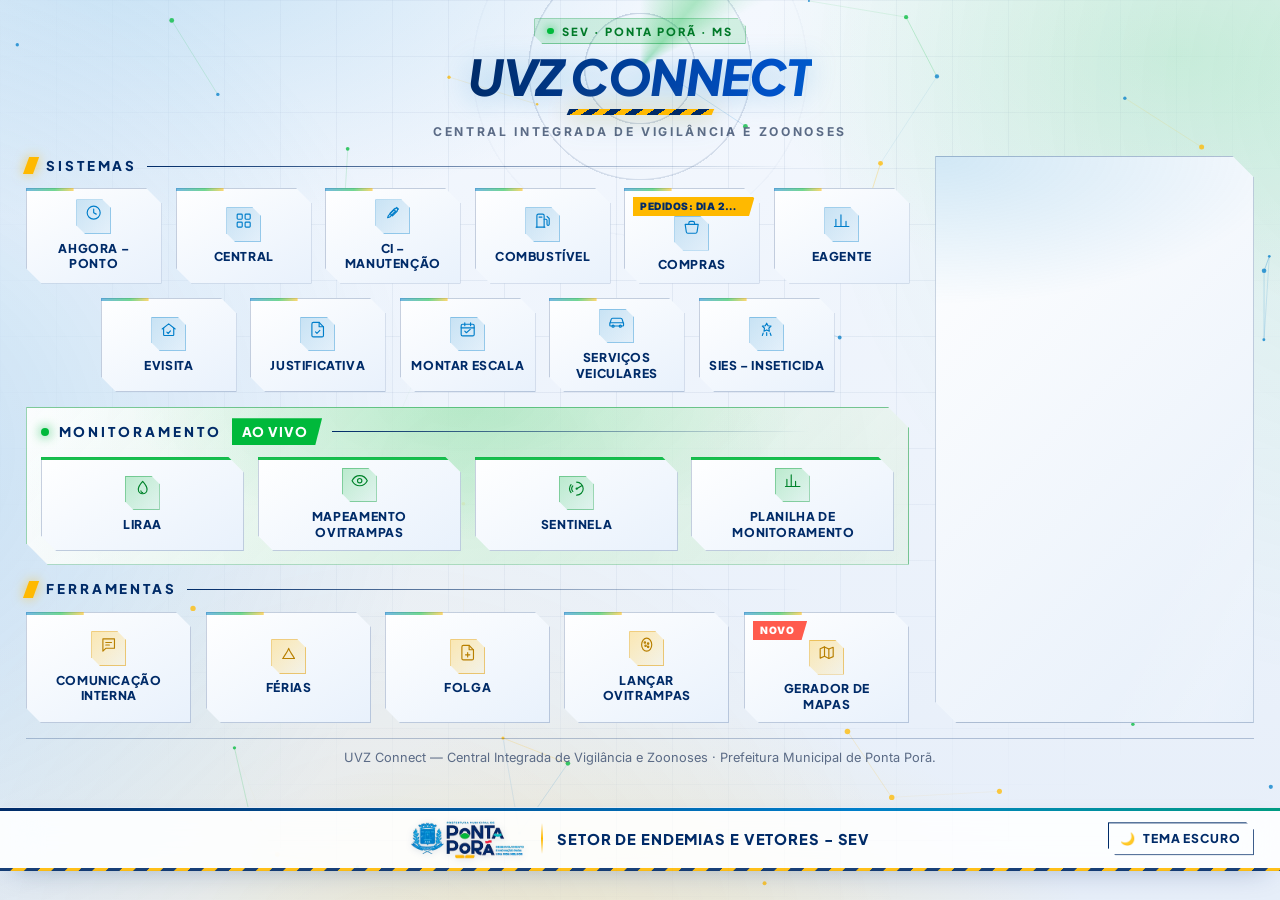
==== index.html @ dd85fe8f "Página principal: cabeçalho (logo e nome do setor) movido para o rodapé Co-Authored-By: Claude Sonne" ====
<!DOCTYPE html>
<html lang="pt-BR">
<head>
<meta charset="UTF-8">
<meta name="viewport" content="width=device-width, initial-scale=1.0">
<title>UVZ Connect</title>
<meta name="description" content="UVZ Connect — Central Integrada de Vigilância e Zoonoses. Acesso centralizado aos sistemas da Vigilância em Endemias.">
<link rel="preconnect" href="https://fonts.googleapis.com">
<link rel="preconnect" href="https://fonts.gstatic.com" crossorigin>
<link href="https://fonts.googleapis.com/css2?family=Inter:wght@400;500;600;700;800&family=Plus+Jakarta+Sans:wght@700;800&display=swap" rel="stylesheet">
<link rel="stylesheet" href="style.css">
<link rel="stylesheet" href="tema.css">
<link rel="stylesheet" href="tema-claro.css">
<script src="tema-toggle.js"></script>
</head>
<body>

<div id="fitWrap">
<main class="page page--home">

  <div class="hero">
    <span class="hero__tag"><i></i>SEV · Ponta Porã · MS</span>
    <h1 class="title" data-texto="UVZ Connect">UVZ Connect</h1>
    <p class="subtitle">Central Integrada de Vigilância e Zoonoses</p>
  </div>

  <div class="grid-section">
    <p class="grid-section__label">Sistemas</p>
    <nav class="grid" aria-label="Sistemas de acesso">

      <a class="card" href="https://app.ahgora.com.br/home" target="_blank" rel="noopener noreferrer">
        <span class="card__icon" aria-hidden="true">
          <svg viewBox="0 0 24 24" fill="none" stroke="currentColor" stroke-width="1.6" stroke-linecap="round" stroke-linejoin="round"><circle cx="12" cy="12" r="9"/><path d="M12 7v5l3.5 2"/></svg>
        </span>
        <span class="card__label">Ahgora – Ponto</span>
      </a>

      <a class="card" href="https://www.smsapp.com.br/inicio/index.php" target="_blank" rel="noopener noreferrer">
        <span class="card__icon" aria-hidden="true">
          <svg viewBox="0 0 24 24" fill="none" stroke="currentColor" stroke-width="1.6" stroke-linecap="round" stroke-linejoin="round"><rect x="3" y="3" width="7" height="7" rx="1.2"/><rect x="14" y="3" width="7" height="7" rx="1.2"/><rect x="3" y="14" width="7" height="7" rx="1.2"/><rect x="14" y="14" width="7" height="7" rx="1.2"/></svg>
        </span>
        <span class="card__label">Central</span>
      </a>

      <a class="card" href="https://pontapora.esaude.genesiscloud.tec.br/login" target="_blank" rel="noopener noreferrer">
        <span class="card__icon" aria-hidden="true">
          <svg viewBox="0 0 24 24" fill="none" stroke="currentColor" stroke-width="1.6" stroke-linecap="round" stroke-linejoin="round"><path d="M14.7 6.3a1 1 0 0 0 1.4 0l1.6-1.6a4 4 0 0 1 0 5.7l-6 6-3.5-3.5 6-6a4 4 0 0 1 5.7 0l-1.6 1.6a1 1 0 0 0 0 1.4"/><path d="M5 19l3-1 8-8-2-2-8 8-1 3z"/></svg>
        </span>
        <span class="card__label">Ci – Manutenção</span>
      </a>

      <a class="card" href="https://obras.vatesfrotas.genesiscloud.tec.br/" target="_blank" rel="noopener noreferrer">
        <span class="card__icon" aria-hidden="true">
          <svg viewBox="0 0 24 24" fill="none" stroke="currentColor" stroke-width="1.6" stroke-linecap="round" stroke-linejoin="round"><path d="M4 21V5a2 2 0 0 1 2-2h6a2 2 0 0 1 2 2v16"/><path d="M3 21h12"/><path d="M7 7h4"/><path d="M14 10h2.5a1.5 1.5 0 0 1 1.5 1.5V17a1.5 1.5 0 0 0 3 0V9l-3-3"/></svg>
        </span>
        <span class="card__label">Combustível</span>
      </a>

      <a class="card" id="cardCompras" href="https://smsapp.com.br/almoxarifado/pedidos.php" target="_blank" rel="noopener noreferrer">
        <span class="card__badge card__badge--alerta">Pedidos: dia 20 a 28</span>
        <span class="card__icon" aria-hidden="true">
          <svg viewBox="0 0 24 24" fill="none" stroke="currentColor" stroke-width="1.6" stroke-linecap="round" stroke-linejoin="round"><path d="M3 6h18l-1.6 10.6a2 2 0 0 1-2 1.7H6.6a2 2 0 0 1-2-1.7L3 6z"/><path d="M8 6V4.5A2.5 2.5 0 0 1 10.5 2h3A2.5 2.5 0 0 1 16 4.5V6"/></svg>
        </span>
        <span class="card__label">Compras</span>
      </a>

      <a class="card" href="https://eagentes.saude.ms.gov.br/login" target="_blank" rel="noopener noreferrer">
        <span class="card__icon" aria-hidden="true">
          <svg viewBox="0 0 24 24" fill="none" stroke="currentColor" stroke-width="1.6" stroke-linecap="round" stroke-linejoin="round"><path d="M4 20V10M11 20V4M18 20v-7"/><path d="M2 20h20"/></svg>
        </span>
        <span class="card__label">Eagente</span>
      </a>

      <a class="card" href="https://evisita.saude.ms.gov.br/login" target="_blank" rel="noopener noreferrer">
        <span class="card__icon" aria-hidden="true">
          <svg viewBox="0 0 24 24" fill="none" stroke="currentColor" stroke-width="1.6" stroke-linecap="round" stroke-linejoin="round"><path d="M3 11l9-7 9 7"/><path d="M5 10v9a1 1 0 0 0 1 1h12a1 1 0 0 0 1-1v-9"/><path d="M9.5 15.5l1.8 1.8 3.2-3.5"/></svg>
        </span>
        <span class="card__label">Evisita</span>
      </a>

      <a class="card" href="https://smsapp.com.br/rh/login_justificar.php" target="_blank" rel="noopener noreferrer">
        <span class="card__icon" aria-hidden="true">
          <svg viewBox="0 0 24 24" fill="none" stroke="currentColor" stroke-width="1.6" stroke-linecap="round" stroke-linejoin="round"><path d="M14 2H6a2 2 0 0 0-2 2v16a2 2 0 0 0 2 2h12a2 2 0 0 0 2-2V8z"/><path d="M14 2v6h6"/><path d="M9 15l2 2 4-4"/></svg>
        </span>
        <span class="card__label">Justificativa</span>
      </a>

      <a class="card" href="https://smsapp.com.br/rh/login_plantao.php" target="_blank" rel="noopener noreferrer">
        <span class="card__icon" aria-hidden="true">
          <svg viewBox="0 0 24 24" fill="none" stroke="currentColor" stroke-width="1.6" stroke-linecap="round" stroke-linejoin="round"><rect x="3" y="4.5" width="18" height="16" rx="2"/><path d="M3 9.5h18M8 2.5v4M16 2.5v4"/><path d="M8 14l2.2 2.2L15.5 11.5"/></svg>
        </span>
        <span class="card__label">Montar Escala</span>
      </a>

      <a class="card" href="https://smsapp.com.br/nexus/servico/" target="_blank" rel="noopener noreferrer">
        <span class="card__icon" aria-hidden="true">
          <svg viewBox="0 0 24 24" fill="none" stroke="currentColor" stroke-width="1.6" stroke-linecap="round" stroke-linejoin="round"><path d="M3 13.5l1.4-4.8A2 2 0 0 1 6.3 7.2h11.4a2 2 0 0 1 1.9 1.5l1.4 4.8"/><rect x="2.5" y="13.5" width="19" height="4.5" rx="1"/><circle cx="7" cy="18.2" r="1.5"/><circle cx="17" cy="18.2" r="1.5"/></svg>
        </span>
        <span class="card__label">Serviços Veiculares</span>
      </a>

      <a class="card" href="http://sies.saude.gov.br/" target="_blank" rel="noopener noreferrer">
        <span class="card__icon" aria-hidden="true">
          <svg viewBox="0 0 24 24" fill="none" stroke="currentColor" stroke-width="1.6" stroke-linecap="round" stroke-linejoin="round"><path d="M12 3l1.8 3.6L18 7l-3 3 .7 4.1L12 12.3 8.3 14.1 9 10 6 7l4.2-.4z"/><path d="M6 20l1.2-3.4M18 20l-1.2-3.4M12 20v-4"/></svg>
        </span>
        <span class="card__label">Sies – Inseticida</span>
      </a>

    </nav>
  </div>

  <div class="grid-section grid-section--destaque">
    <p class="grid-section__label grid-section__label--live">
      <span class="live-dot" aria-hidden="true"></span>Monitoramento
      <span class="grid-section__badge">Ao vivo</span>
    </p>
    <nav class="grid" aria-label="Monitoramento ao vivo">

      <a class="card card--live" href="https://lucsdevpro.github.io/lira/" target="_blank" rel="noopener noreferrer">
        <span class="card__icon" aria-hidden="true">
          <svg viewBox="0 0 24 24" fill="none" stroke="currentColor" stroke-width="1.6" stroke-linecap="round" stroke-linejoin="round"><path d="M12 2s6 6.5 6 11a6 6 0 0 1-12 0c0-4.5 6-11 6-11z"/><path d="M9.5 15a2.5 2.5 0 0 0 2.5 2.5"/></svg>
        </span>
        <span class="card__label">LIRAa</span>
      </a>

      <a class="card card--live" href="https://lucsdevpro.github.io/Ovitrampas/" target="_blank" rel="noopener noreferrer">
        <span class="card__icon" aria-hidden="true">
          <svg viewBox="0 0 24 24" fill="none" stroke="currentColor" stroke-width="1.6" stroke-linecap="round" stroke-linejoin="round"><path d="M1.5 12S5 5 12 5s10.5 7 10.5 7-3.5 7-10.5 7S1.5 12 1.5 12z"/><circle cx="12" cy="12" r="3"/></svg>
        </span>
        <span class="card__label">Mapeamento Ovitrampas</span>
      </a>

      <a class="card card--live" href="https://lucsdevpro.github.io/Sentinela/" target="_blank" rel="noopener noreferrer">
        <span class="card__icon" aria-hidden="true">
          <svg viewBox="0 0 24 24" fill="none" stroke="currentColor" stroke-width="1.6" stroke-linecap="round" stroke-linejoin="round"><path d="M12 12l7-4.2"/><circle cx="12" cy="12" r="1.6" fill="currentColor" stroke="none"/><path d="M12 3a9 9 0 0 1 0 18M4.2 6.5a9 9 0 0 0 0 11M6.6 8.2a6 6 0 0 0 0 7.6"/></svg>
        </span>
        <span class="card__label">Sentinela</span>
      </a>

      <a class="card card--live" href="https://lucsdevpro.github.io/pma/" target="_blank" rel="noopener noreferrer">
        <span class="card__icon" aria-hidden="true">
          <svg viewBox="0 0 24 24" fill="none" stroke="currentColor" stroke-width="1.6" stroke-linecap="round" stroke-linejoin="round"><path d="M4 20V10M10 20V4M16 20v-7M22 20H2"/></svg>
        </span>
        <span class="card__label">Planilha de Monitoramento</span>
      </a>

    </nav>
  </div>

  <div class="grid-section">
    <p class="grid-section__label">Ferramentas</p>
    <nav class="grid" aria-label="Ferramentas">

      <a class="card card--tool" href="ci.html">
        <span class="card__icon" aria-hidden="true">
          <svg viewBox="0 0 24 24" fill="none" stroke="currentColor" stroke-width="1.6" stroke-linecap="round" stroke-linejoin="round"><path d="M4 4h16v13H8l-4 4z"/><path d="M8 9h8M8 12.5h5"/></svg>
        </span>
        <span class="card__label">Comunicação Interna</span>
      </a>

      <a class="card card--tool" href="ferias.html">
        <span class="card__icon" aria-hidden="true">
          <svg viewBox="0 0 24 24" fill="none" stroke="currentColor" stroke-width="1.6" stroke-linecap="round" stroke-linejoin="round"><path d="M4 20c3-6 6-8 8-14 2 6 5 8 8 14" /><path d="M4 20h16" /></svg>
        </span>
        <span class="card__label">Férias</span>
      </a>

      <a class="card card--tool" href="folga.html">
        <span class="card__icon" aria-hidden="true">
          <svg viewBox="0 0 24 24" fill="none" stroke="currentColor" stroke-width="1.6" stroke-linecap="round" stroke-linejoin="round"><path d="M14 2H6a2 2 0 0 0-2 2v16a2 2 0 0 0 2 2h12a2 2 0 0 0 2-2V8z"/><path d="M14 2v6h6"/><path d="M12 12v6M9 15h6"/></svg>
        </span>
        <span class="card__label">Folga</span>
      </a>

      <a class="card card--tool" href="ovitrampas.html">
        <span class="card__icon" aria-hidden="true">
          <svg viewBox="0 0 24 24" fill="none" stroke="currentColor" stroke-width="1.6" stroke-linecap="round" stroke-linejoin="round"><ellipse cx="12" cy="12" rx="7" ry="9"/><circle cx="9.5" cy="9" r="1"/><circle cx="14" cy="10.5" r="1"/><circle cx="10.5" cy="13.5" r="1"/><circle cx="14" cy="15" r="1"/></svg>
        </span>
        <span class="card__label">Lançar Ovitrampas</span>
      </a>

      <a class="card card--tool" href="https://lucsdevpro.github.io/mapas/" target="_blank" rel="noopener noreferrer">
        <span class="card__badge card__badge--novo">Novo</span>
        <span class="card__icon" aria-hidden="true">
          <svg viewBox="0 0 24 24" fill="none" stroke="currentColor" stroke-width="1.6" stroke-linecap="round" stroke-linejoin="round"><path d="M9 4 3 6.5v13L9 17l6 3 6-2.5v-13L15 7z"/><path d="M9 4v13M15 7v13"/></svg>
        </span>
        <span class="card__label">Gerador de Mapas</span>
      </a>

    </nav>
  </div>

  <section class="clima" id="clima" aria-label="Previsão do tempo" hidden></section>

  <footer class="foot">
    <p>UVZ Connect — Central Integrada de Vigilância e Zoonoses · Prefeitura Municipal de Ponta Porã.</p>
  </footer>

</main>

<header class="topbar topbar--rodape">
  <div class="topbar__inner">
    <div class="brand">
      <img class="brand__logo brand__logo--claro-sobre-escuro" src="assets/logo-ponta-pora-claro.png" alt="Prefeitura Municipal de Ponta Porã">
      <img class="brand__logo brand__logo--original" src="assets/logo-ponta-pora.png" alt="" aria-hidden="true">
      <span class="brand__divider" aria-hidden="true"></span>
      <span class="brand__name">Setor de Endemias e Vetores - SEV</span>
    </div>
  </div>
</header>
</div>

<script src="fit-screen.js"></script>
<script src="grid-layout.js"></script>
<script src="clima-core.js"></script>
<script src="weather.js"></script>
<script src="auto-reload.js"></script>
<script src="efeitos.js" defer></script>
<script src="weather-bg.js" defer></script>
</body>
</html>
---- style.css ----
/* ============================================================
   PAINEL DE ENDEMIAS — Versão Premium Ultra-Interativa
   Prefeitura de Ponta Porã
   ============================================================ */

:root {
  /* Identidade */
  --navy: #002B68;
  --blue: #007ECA;
  --green: #00B93B;
  --amber: #FFB900;

  /* Paleta expandida */
  --bg: #F0F4F9;
  --surface: #FFFFFF;
  --surface-glass: rgba(255, 255, 255, 0.68);
  --surface-hover: rgba(255, 255, 255, 0.92);
  
  --ink: #0A1E3D;
  --ink-soft: #1E3456;
  --ink-muted: #5B6B86;

  --border: #DFE7F2;
  --border-strong: #C5D2E4;

  --success: #00A846;
  --warning: #E7A500;
  --danger: #D6453D;

  /* Gradientes premium */
  --gradient-primary: linear-gradient(135deg, #002B68 0%, #0052C9 50%, #007ECA 100%);
  --gradient-success: linear-gradient(135deg, #00A846 0%, #00D157 100%);
  --gradient-amber: linear-gradient(135deg, #FFB900 0%, #FFC933 100%);
  --gradient-surface: linear-gradient(135deg, rgba(255,255,255,0.9), rgba(255,255,255,0.7));
  --gradient-mesh: 
    radial-gradient(at 15% 15%, rgba(0, 126, 202, 0.15) 0px, transparent 50%),
    radial-gradient(at 85% 10%, rgba(0, 185, 59, 0.12) 0px, transparent 50%),
    radial-gradient(at 50% 90%, rgba(255, 185, 0, 0.08) 0px, transparent 50%),
    linear-gradient(180deg, #F8FBFF 0%, #F0F4F9 100%);

  /* Sombras premium com cor */
  --shadow-xs: 0 1px 3px rgba(10, 30, 61, 0.06);
  
  --shadow: 
    0 2px 4px rgba(10, 30, 61, 0.04),
    0 12px 32px -16px rgba(10, 30, 61, 0.24),
    0 0 0 1px rgba(255, 255, 255, 0.8) inset;
  
  --shadow-hover: 
    0 8px 16px rgba(10, 30, 61, 0.08),
    0 28px 56px -24px rgba(0, 126, 202, 0.32),
    0 0 0 1px rgba(0, 126, 202, 0.12),
    0 0 0 3px rgba(0, 126, 202, 0.04);
  
  --shadow-active:
    0 4px 8px rgba(10, 30, 61, 0.12),
    0 12px 24px -12px rgba(0, 126, 202, 0.4),
    0 0 0 1px rgba(0, 126, 202, 0.2) inset;

  --shadow-modal:
    0 0 0 1px rgba(255, 255, 255, 0.9),
    0 32px 80px -24px rgba(10, 30, 61, 0.5);

  /* Layout */
  --container: 980px;
  --radius-xs: 8px;
  --radius-sm: 12px;
  --radius-md: 16px;
  --radius-lg: 24px;
  --radius-xl: 32px;

  /* Animações */
  --ease-spring: cubic-bezier(0.34, 1.56, 0.64, 1);
  --ease-out: cubic-bezier(0.16, 1, 0.3, 1);
  --ease-smooth: cubic-bezier(0.4, 0, 0.2, 1);
  --speed-fast: 180ms;
  --speed: 280ms;
  --speed-slow: 480ms;

  /* Tipografia */
  --font-display: 'Plus Jakarta Sans', 'Inter', system-ui, sans-serif;
  --font-body: 'Inter', system-ui, sans-serif;

  /* Escala de tamanhos — padronizada em todo o site */
  --fs-2xs: 0.8rem;    /* 12.8px — legendas mínimas */
  --fs-xs: 0.88rem;    /* 14.1px — rótulos pequenos */
  --fs-sm: 0.92rem;    /* 14.7px — texto auxiliar */
  --fs-base: 1rem;     /* 16px  — texto padrão */
  --fs-md: 1.05rem;    /* 16.8px — texto padrão destacado */
  --fs-lg: 1.15rem;    /* 18.4px — subtítulos */
  --fs-xl: 1.35rem;    /* 21.6px — títulos de seção */
  --fs-2xl: 2rem;      /* 32px  — números grandes */
  --fs-hero: clamp(2.6rem, 5.8vw, 3.8rem); /* título principal */
}

/* ============================================================
   RESET / BASE
   ============================================================ */

*,
*::before,
*::after {
  box-sizing: border-box;
}

html {
  min-height: 100%;
  scroll-behavior: smooth;
  font-size: 17px;
}

body {
  min-height: 100vh;
  margin: 0;
  background: var(--gradient-mesh);
  background-attachment: fixed;
  color: var(--ink);
  font-family: var(--font-body);
  font-size: var(--fs-base);
  line-height: 1.5;
  -webkit-font-smoothing: antialiased;
  text-rendering: optimizeLegibility;
  position: relative;
  overflow-x: hidden;
}

/* Efeito de brilho de fundo animado */
body::before {
  content: "";
  position: fixed;
  top: -50%;
  left: -50%;
  width: 200%;
  height: 200%;
  background: 
    radial-gradient(circle at 20% 50%, rgba(0, 126, 202, 0.08) 0%, transparent 25%),
    radial-gradient(circle at 80% 30%, rgba(0, 185, 59, 0.06) 0%, transparent 25%),
    radial-gradient(circle at 40% 80%, rgba(255, 185, 0, 0.05) 0%, transparent 25%);
  animation: bgShift 45s ease-in-out infinite;
  pointer-events: none;
  z-index: 0;
}

@keyframes bgShift {
  0%, 100% { transform: translate(0, 0) rotate(0deg); }
  33% { transform: translate(-5%, -5%) rotate(1deg); }
  66% { transform: translate(5%, 3%) rotate(-1deg); }
}

a {
  color: inherit;
  text-decoration: none;
}

button,
input,
select,
textarea {
  font: inherit;
}

::selection {
  background: rgba(0, 126, 202, 0.22);
  color: var(--ink);
}

:focus-visible {
  outline: 3px solid rgba(0, 126, 202, 0.35);
  outline-offset: 4px;
  transition: outline-offset var(--speed-fast) var(--ease-out);
}

/* ============================================================
   TOP BAR — Glass morphism com efeito blur
   ============================================================ */

.topbar {
  position: sticky;
  top: 0;
  z-index: 50;
  background: rgba(255, 255, 255, 0.75);
  border-bottom: 1px solid rgba(223, 231, 242, 0.8);
  backdrop-filter: blur(20px) saturate(180%);
  -webkit-backdrop-filter: blur(20px) saturate(180%);
  box-shadow: 
    0 1px 3px rgba(10, 30, 61, 0.03),
    0 0 0 1px rgba(255, 255, 255, 0.5) inset;
  animation: slideDown var(--speed-slow) var(--ease-out);
}

@keyframes slideDown {
  from {
    transform: translateY(-100%);
    opacity: 0;
  }
  to {
    transform: translateY(0);
    opacity: 1;
  }
}

.topbar::before {
  content: "";
  position: absolute;
  top: 0;
  left: 0;
  right: 0;
  height: 4px;
  background: linear-gradient(90deg, var(--navy), var(--blue), var(--green), var(--amber));
  background-size: 200% 100%;
  animation: gradientShift 8s ease infinite;
}

@keyframes gradientShift {
  0%, 100% { background-position: 0% 50%; }
  50% { background-position: 100% 50%; }
}

.topbar__inner {
  max-width: var(--container);
  margin: 0 auto;
  padding: 0.9rem 1.5rem;
  display: flex;
  align-items: center;
  justify-content: space-between;
  gap: 1rem;
  position: relative;
}

.brand {
  display: flex;
  align-items: center;
  gap: 0.85rem;
  min-width: 0;
  animation: fadeInLeft var(--speed) var(--ease-out) 0.2s backwards;
}

@keyframes fadeInLeft {
  from {
    opacity: 0;
    transform: translateX(-16px);
  }
  to {
    opacity: 1;
    transform: translateX(0);
  }
}

.brand__logo {
  height: 40px;
  width: auto;
  display: block;
  filter: drop-shadow(0 2px 4px rgba(0, 43, 104, 0.12));
  transition: transform var(--speed) var(--ease-spring);
}

.brand:hover .brand__logo {
  transform: scale(1.05) rotate(-2deg);
}

.brand__divider {
  width: 2px;
  height: 32px;
  background: linear-gradient(180deg, transparent, var(--border-strong), transparent);
  flex-shrink: 0;
  border-radius: 999px;
}

.brand__name {
  font-family: var(--font-display);
  font-size: 1rem;
  font-weight: 800;
  color: var(--ink-soft);
  letter-spacing: -0.015em;
  white-space: nowrap;
  overflow: hidden;
  text-overflow: ellipsis;
  position: relative;
}

.brand__name::after {
  content: "";
  position: absolute;
  bottom: -2px;
  left: 0;
  width: 0;
  height: 2px;
  background: var(--gradient-primary);
  transition: width var(--speed) var(--ease-out);
}

.brand:hover .brand__name::after {
  width: 100%;
}

.topbar__back {
  display: inline-flex;
  align-items: center;
  gap: 0.4rem;
  padding: 0.52rem 0.75rem;
  border-radius: 999px;
  background: transparent;
  color: var(--blue);
  font-family: var(--font-display);
  font-size: 0.98rem;
  font-weight: 800;
  transition:
    background var(--speed-fast) ease,
    transform var(--speed-fast) var(--ease-spring),
    color var(--speed-fast) ease;
  animation: fadeInRight var(--speed) var(--ease-out) 0.3s backwards;
}

@keyframes fadeInRight {
  from {
    opacity: 0;
    transform: translateX(16px);
  }
  to {
    opacity: 1;
    transform: translateX(0);
  }
}

.topbar__back::before {
  content: "←";
  font-size: 1.1em;
  font-weight: 900;
  transition: transform var(--speed-fast) var(--ease-spring);
}

.topbar__back:hover {
  background: rgba(0, 126, 202, 0.12);
  color: #0056A3;
}

.topbar__back:hover::before {
  transform: translateX(-3px);
}

.topbar__back:active {
  transform: scale(0.96);
}

/* ============================================================
   PAGE / HERO — Entrada animada
   ============================================================ */

.page {
  max-width: var(--container);
  margin: 0 auto;
  padding: 3.2rem 1.5rem 3.6rem;
  position: relative;
  z-index: 1;
}

.page--tool {
  max-width: 780px;
}

.hero {
  text-align: center;
  margin-bottom: 2.5rem;
  animation: fadeInUp var(--speed-slow) var(--ease-out) 0.1s backwards;
}

@keyframes fadeInUp {
  from {
    opacity: 0;
    transform: translateY(24px);
  }
  to {
    opacity: 1;
    transform: translateY(0);
  }
}

.title {
  position: relative;
  display: inline-block;
  margin: 0 0 0.8rem;
  font-family: var(--font-display);
  font-size: var(--fs-hero);
  font-weight: 900;
  line-height: 1;
  letter-spacing: -0.05em;
  background: var(--gradient-primary);
  -webkit-background-clip: text;
  background-clip: text;
  color: transparent;
  filter: drop-shadow(0 4px 12px rgba(0, 43, 104, 0.15));
}

.title::after {
  content: "";
  display: block;
  width: 0;
  height: 5px;
  margin: 0.8rem auto 0;
  border-radius: 999px;
  background: var(--gradient-amber);
  box-shadow: 
    0 0 20px rgba(255, 185, 0, 0.4),
    0 6px 24px rgba(255, 185, 0, 0.2);
  animation: lineGrow 0.8s var(--ease-spring) 0.4s forwards;
}

@keyframes lineGrow {
  to {
    width: 90px;
  }
}

.subtitle {
  max-width: 52ch;
  margin: 0 auto;
  color: var(--ink-muted);
  font-size: 1.2rem;
  font-weight: 600;
  letter-spacing: 0.01em;
  line-height: 1.6;
  opacity: 0;
  animation: fadeIn var(--speed) ease 0.6s forwards;
}

@keyframes fadeIn {
  to {
    opacity: 1;
  }
}

/* ============================================================
   GRID / SEÇÕES — Animação cascata
   ============================================================ */

.grid-section {
  position: relative;
  animation: fadeInUp var(--speed-slow) var(--ease-out) backwards;
}

.grid-section:nth-child(1) { animation-delay: 0.15s; }
.grid-section:nth-child(2) { animation-delay: 0.25s; }
.grid-section:nth-child(3) { animation-delay: 0.35s; }
.grid-section:nth-child(4) { animation-delay: 0.45s; }

.grid-section + .grid-section {
  margin-top: 2.6rem;
}

.grid-section__label {
  position: relative;
  margin: 0 0 1rem;
  padding-bottom: 0.7rem;
  text-align: center;
  font-family: var(--font-display);
  font-size: 0.9rem;
  font-weight: 900;
  letter-spacing: 0.16em;
  text-transform: uppercase;
  color: var(--ink-muted);
}

.grid-section__label::after {
  content: "";
  position: absolute;
  left: 50%;
  bottom: 0;
  width: 0;
  height: 3px;
  transform: translateX(-50%);
  border-radius: 999px;
  background: var(--gradient-amber);
  box-shadow: 0 0 12px rgba(255, 185, 0, 0.35);
  animation: lineGrowCenter 0.6s var(--ease-out) forwards;
}

@keyframes lineGrowCenter {
  to {
    width: 42px;
  }
}

.grid {
  display: grid;
  grid-template-columns: repeat(var(--cols, 5), minmax(0, 1fr));
  gap: 0.85rem;
}

/* Seção destaque — brilho vibrante */
.grid-section--destaque {
  padding: 1.4rem 1.2rem 1.5rem;
  border: 1px solid rgba(255, 185, 0, 0.4);
  border-radius: var(--radius-lg);
  background:
    radial-gradient(500px 200px at 50% 0%, rgba(255, 185, 0, 0.18), transparent 70%),
    linear-gradient(135deg, rgba(255, 255, 255, 0.9), rgba(255, 255, 255, 0.7));
  box-shadow: 
    0 16px 48px -32px rgba(138, 90, 0, 0.45),
    0 0 0 1px rgba(255, 255, 255, 0.5) inset;
  position: relative;
  overflow: hidden;
}

.grid-section--destaque::before {
  content: "";
  position: absolute;
  top: -50%;
  left: -50%;
  width: 200%;
  height: 200%;
  background: 
    radial-gradient(circle, rgba(255, 185, 0, 0.08) 0%, transparent 50%);
  animation: rotate 20s linear infinite;
}

@keyframes rotate {
  to {
    transform: rotate(360deg);
  }
}

.grid-section__label--live {
  display: flex;
  align-items: center;
  justify-content: center;
  gap: 0.5rem;
  padding-bottom: 0;
  color: #8A5A00;
}

.grid-section__label--live::after {
  display: none;
}

.grid-section__badge {
  display: inline-flex;
  align-items: center;
  padding: 0.2rem 0.6rem;
  border-radius: 999px;
  background: var(--gradient-amber);
  color: #FFFFFF;
  font-size: 0.82rem;
  font-weight: 900;
  letter-spacing: 0.06em;
  box-shadow: 
    0 4px 12px rgba(255, 185, 0, 0.35),
    0 0 0 3px rgba(255, 185, 0, 0.15);
  animation: pulse 2s ease-in-out infinite;
}

@keyframes pulse {
  0%, 100% {
    box-shadow: 
      0 4px 12px rgba(255, 185, 0, 0.35),
      0 0 0 3px rgba(255, 185, 0, 0.15);
  }
  50% {
    box-shadow: 
      0 8px 20px rgba(255, 185, 0, 0.45),
      0 0 0 6px rgba(255, 185, 0, 0.08);
  }
}

.live-dot {
  width: 8px;
  height: 8px;
  border-radius: 999px;
  background: #FFFFFF;
  box-shadow: 
    0 0 0 0 rgba(255, 255, 255, 0.7),
    0 0 12px rgba(255, 185, 0, 0.8);
  animation: liveDotPulse 2s ease-out infinite;
}

@keyframes liveDotPulse {
  0% {
    box-shadow: 
      0 0 0 0 rgba(255, 255, 255, 0.7),
      0 0 12px rgba(255, 185, 0, 0.8);
  }
  70% {
    box-shadow: 
      0 0 0 10px rgba(255, 255, 255, 0),
      0 0 12px rgba(255, 185, 0, 0.8);
  }
  100% {
    box-shadow: 
      0 0 0 0 rgba(255, 255, 255, 0),
      0 0 12px rgba(255, 185, 0, 0.8);
  }
}

/* ============================================================
   CARDS — Glass morphism com microinterações
   ============================================================ */

.card {
  position: relative;
  isolation: isolate;
  display: flex;
  flex-direction: column;
  align-items: center;
  justify-content: center;
  gap: 0.75rem;
  min-height: 126px;
  padding: 1.15rem 0.85rem;
  text-align: center;
  background: var(--gradient-surface);
  backdrop-filter: blur(10px);
  -webkit-backdrop-filter: blur(10px);
  border: 1px solid rgba(255, 255, 255, 0.8);
  border-radius: var(--radius-md);
  box-shadow: var(--shadow);
  color: var(--ink);
  cursor: pointer;
  transition:
    transform var(--speed) var(--ease-spring),
    box-shadow var(--speed) ease,
    border-color var(--speed) ease,
    background var(--speed) ease;
}

/* Barra superior animada */
.card::before {
  content: "";
  position: absolute;
  top: 0;
  left: 0;
  right: 0;
  height: 4px;
  border-radius: var(--radius-md) var(--radius-md) 0 0;
  background: var(--gradient-primary);
  opacity: 0;
  transform: scaleX(0);
  transform-origin: left;
  transition: 
    opacity var(--speed) ease,
    transform var(--speed) var(--ease-spring);
}

/* Brilho interno */
.card::after {
  content: "";
  position: absolute;
  top: -50%;
  left: -50%;
  width: 200%;
  height: 200%;
  background: radial-gradient(circle, rgba(0, 126, 202, 0.08) 0%, transparent 50%);
  opacity: 0;
  transition: opacity var(--speed-slow) ease;
  pointer-events: none;
}

.card:hover,
.card:focus-visible {
  transform: translateY(-6px) scale(1.02);
  border-color: rgba(0, 126, 202, 0.4);
  box-shadow: var(--shadow-hover);
  background: var(--surface-hover);
}

.card:hover::before,
.card:focus-visible::before {
  opacity: 1;
  transform: scaleX(1);
}

.card:hover::after,
.card:focus-visible::after {
  opacity: 1;
  animation: rotateSlow 15s linear infinite;
}

@keyframes rotateSlow {
  to {
    transform: rotate(360deg);
  }
}

.card:active {
  transform: translateY(-4px) scale(1);
  box-shadow: var(--shadow-active);
}

.card__icon {
  display: grid;
  place-items: center;
  width: 44px;
  height: 44px;
  border-radius: 14px;
  background: 
    linear-gradient(135deg, rgba(0, 126, 202, 0.15), rgba(0, 126, 202, 0.05));
  color: var(--blue);
  box-shadow: 
    0 4px 12px rgba(0, 126, 202, 0.15),
    inset 0 -1px 2px rgba(0, 126, 202, 0.1),
    inset 0 0 0 1px rgba(0, 126, 202, 0.08);
  transition:
    transform var(--speed) var(--ease-spring),
    background var(--speed) ease,
    box-shadow var(--speed) ease;
}

.card:hover .card__icon,
.card:focus-visible .card__icon {
  transform: translateY(-3px) scale(1.08) rotate(-5deg);
  background: 
    linear-gradient(135deg, rgba(0, 126, 202, 0.22), rgba(0, 126, 202, 0.08));
  box-shadow: 
    0 8px 20px rgba(0, 126, 202, 0.25),
    inset 0 -1px 2px rgba(0, 126, 202, 0.15),
    inset 0 0 0 1px rgba(0, 126, 202, 0.12);
}

.card__icon svg {
  width: 20px;
  height: 20px;
  filter: drop-shadow(0 1px 2px rgba(0, 126, 202, 0.2));
}

.card__label {
  max-width: 15ch;
  font-family: var(--font-display);
  font-size: 0.95rem;
  font-weight: 800;
  line-height: 1.3;
  color: var(--ink);
  transition: transform var(--speed-fast) var(--ease-out);
}

.card:hover .card__label {
  transform: translateY(-1px);
}

/* Badges — mais vibrantes */
.card__badge {
  position: absolute;
  top: -9px;
  right: 9px;
  z-index: 3;
  display: inline-flex;
  align-items: center;
  gap: 0.3rem;
  padding: 0.22rem 0.52rem;
  border-radius: 999px;
  background: 
    linear-gradient(135deg, rgba(255, 247, 224, 0.95), rgba(255, 247, 224, 0.85));
  backdrop-filter: blur(8px);
  -webkit-backdrop-filter: blur(8px);
  border: 1px solid rgba(255, 185, 0, 0.6);
  color: #8A5A00;
  font-size: 0.8rem;
  font-weight: 950;
  letter-spacing: 0.05em;
  text-transform: uppercase;
  box-shadow: 
    0 4px 12px rgba(138, 90, 0, 0.2),
    0 0 0 3px rgba(255, 185, 0, 0.08);
  animation: badgeBounce 3s ease-in-out infinite;
}

@keyframes badgeBounce {
  0%, 100% {
    transform: translateY(0);
  }
  50% {
    transform: translateY(-2px);
  }
}

.card__badge::before {
  content: "";
  width: 6px;
  height: 6px;
  border-radius: 999px;
  background: currentColor;
  box-shadow: 0 0 6px currentColor;
  animation: badgePulse 2s ease-in-out infinite;
}

@keyframes badgePulse {
  0%, 100% {
    opacity: 1;
    transform: scale(1);
  }
  50% {
    opacity: 0.6;
    transform: scale(0.85);
  }
}

.card__badge--novo {
  background: 
    linear-gradient(135deg, rgba(255, 241, 239, 0.95), rgba(255, 241, 239, 0.85));
  color: var(--danger);
  border-color: rgba(214, 69, 61, 0.35);
  box-shadow: 
    0 4px 12px rgba(214, 69, 61, 0.2),
    0 0 0 3px rgba(214, 69, 61, 0.08);
}

.card__badge--dev {
  background: 
    linear-gradient(135deg, rgba(241, 244, 248, 0.95), rgba(241, 244, 248, 0.85));
  color: #5B6B86;
  border-color: rgba(91, 107, 134, 0.3);
}

/* Cards live */
.card--live .card__icon {
  background: 
    linear-gradient(135deg, rgba(0, 185, 59, 0.18), rgba(0, 185, 59, 0.06));
  color: var(--green);
  box-shadow: 
    0 4px 12px rgba(0, 185, 59, 0.18),
    inset 0 -1px 2px rgba(0, 185, 59, 0.1),
    inset 0 0 0 1px rgba(0, 185, 59, 0.1);
}

.card--live:hover .card__icon,
.card--live:focus-visible .card__icon {
  background: 
    linear-gradient(135deg, rgba(0, 185, 59, 0.25), rgba(0, 185, 59, 0.1));
  box-shadow: 
    0 8px 20px rgba(0, 185, 59, 0.28),
    inset 0 -1px 2px rgba(0, 185, 59, 0.15),
    inset 0 0 0 1px rgba(0, 185, 59, 0.15);
}

.card--live::before {
  background: var(--gradient-success);
}

.card--live:hover,
.card--live:focus-visible {
  border-color: rgba(0, 185, 59, 0.4);
  box-shadow: 
    0 8px 16px rgba(10, 30, 61, 0.08),
    0 28px 56px -24px rgba(0, 185, 59, 0.4),
    0 0 0 1px rgba(0, 185, 59, 0.12),
    0 0 0 3px rgba(0, 185, 59, 0.05);
}

/* Botões estilo card */
.card--tool {
  appearance: none;
  border: 1px solid rgba(255, 255, 255, 0.8);
}

/* Período ativo — glow vibrante */
.card--periodo-ativo {
  border-color: rgba(255, 185, 0, 0.6);
  background:
    radial-gradient(300px 120px at 50% 0%, rgba(255, 185, 0, 0.22), transparent 75%),
    var(--gradient-surface);
  box-shadow: 
    0 0 0 1px rgba(255, 185, 0, 0.15),
    0 0 0 4px rgba(255, 185, 0, 0.08),
    0 16px 48px -24px rgba(138, 90, 0, 0.45),
    inset 0 0 24px rgba(255, 185, 0, 0.08);
  animation: periodoGlow 2.5s ease-in-out infinite;
}

@keyframes periodoGlow {
  0%, 100% {
    box-shadow: 
      0 0 0 1px rgba(255, 185, 0, 0.15),
      0 0 0 4px rgba(255, 185, 0, 0.08),
      0 16px 48px -24px rgba(138, 90, 0, 0.45),
      inset 0 0 24px rgba(255, 185, 0, 0.08);
  }
  50% {
    box-shadow: 
      0 0 0 1px rgba(255, 185, 0, 0.25),
      0 0 0 8px rgba(255, 185, 0, 0.12),
      0 20px 56px -20px rgba(138, 90, 0, 0.55),
      inset 0 0 32px rgba(255, 185, 0, 0.12);
  }
}

.card--periodo-ativo::after {
  background: radial-gradient(circle, rgba(255, 185, 0, 0.12) 0%, transparent 50%);
  opacity: 1;
  animation: rotateSlow 20s linear infinite;
}

/* ============================================================
   FOOTER
   ============================================================ */

.foot {
  margin-top: 3rem;
  padding-top: 1.5rem;
  border-top: 1px solid rgba(223, 231, 242, 0.6);
  text-align: center;
  animation: fadeIn var(--speed) ease 0.8s backwards;
}

.foot p {
  margin: 0;
  color: var(--ink-muted);
  font-size: 0.92rem;
  line-height: 1.7;
}

/* ============================================================
   MODAL — Glass com blur premium
   ============================================================ */

.modal-overlay {
  position: fixed;
  inset: 0;
  z-index: 100;
  display: flex;
  align-items: center;
  justify-content: center;
  padding: 1.35rem;
  background:
    radial-gradient(700px 400px at 50% 30%, rgba(0, 126, 202, 0.2), transparent 70%),
    rgba(10, 30, 61, 0.65);
  backdrop-filter: blur(12px) saturate(120%);
  -webkit-backdrop-filter: blur(12px) saturate(120%);
  animation: fadeIn var(--speed) ease;
}

.modal-overlay[hidden] {
  display: none;
}

.modal {
  width: 100%;
  max-width: 680px;
  max-height: 90vh;
  display: flex;
  flex-direction: column;
  overflow: hidden;
  background: rgba(255, 255, 255, 0.95);
  backdrop-filter: blur(20px);
  -webkit-backdrop-filter: blur(20px);
  border: 1px solid rgba(255, 255, 255, 0.9);
  border-radius: var(--radius-lg);
  box-shadow: var(--shadow-modal);
  animation: modalSlideUp var(--speed-slow) var(--ease-spring);
}

@keyframes modalSlideUp {
  from {
    opacity: 0;
    transform: translateY(32px) scale(0.95);
  }
  to {
    opacity: 1;
    transform: translateY(0) scale(1);
  }
}

.modal__header {
  flex-shrink: 0;
  display: flex;
  align-items: center;
  justify-content: space-between;
  gap: 1rem;
  padding: 1.1rem 1.35rem;
  background:
    linear-gradient(135deg, rgba(255, 255, 255, 0.9), rgba(255, 255, 255, 0.7));
  border-bottom: 1px solid rgba(223, 231, 242, 0.8);
}

.modal__header h2 {
  margin: 0;
  color: var(--navy);
  font-family: var(--font-display);
  font-size: 1.2rem;
  font-weight: 900;
  letter-spacing: -0.025em;
  background: var(--gradient-primary);
  -webkit-background-clip: text;
  background-clip: text;
  color: transparent;
}

.modal__close {
  display: grid;
  place-items: center;
  width: 38px;
  height: 38px;
  border: 1px solid transparent;
  border-radius: var(--radius-sm);
  background: transparent;
  color: var(--ink-muted);
  cursor: pointer;
  font-size: 1.2rem;
  transition:
    transform var(--speed-fast) var(--ease-spring),
    background var(--speed-fast) ease,
    color var(--speed-fast) ease,
    border-color var(--speed-fast) ease;
}

.modal__close:hover {
  transform: rotate(90deg);
  background: rgba(0, 126, 202, 0.1);
  color: var(--blue);
  border-color: rgba(0, 126, 202, 0.2);
}

.modal__close:active {
  transform: rotate(90deg) scale(0.9);
}

.modal__body {
  padding: 1.3rem 1.35rem 1.45rem;
  overflow-y: auto;
}

.modal__actions {
  display: flex;
  gap: 0.7rem;
  margin-top: 1.1rem;
}

/* ============================================================
   FORMULÁRIOS — Inputs premium com microinterações
   ============================================================ */

.folga-section {
  margin-bottom: 1.55rem;
}

.folga-section__title {
  margin: 0 0 0.75rem;
  color: var(--ink-soft);
  font-family: var(--font-display);
  font-size: 0.95rem;
  font-weight: 900;
  letter-spacing: 0.08em;
  text-transform: uppercase;
}

.folga-row {
  display: flex;
  flex-wrap: wrap;
  gap: 0.65rem;
  margin-bottom: 0.65rem;
}

.folga-row--tools {
  margin-top: 0.75rem;
}

.folga-field {
  flex: 1;
  min-width: 150px;
  display: flex;
  flex-direction: column;
  gap: 0.4rem;
  color: var(--ink-muted);
  font-size: 0.95rem;
  font-weight: 700;
}

.folga-field small {
  color: var(--ink-muted);
  font-family: var(--font-body);
  font-weight: 500;
  letter-spacing: 0;
  text-transform: none;
}

.folga-field input,
.folga-input,
.folga-select,
.ci-textarea {
  width: 100%;
  border: 1.5px solid rgba(223, 231, 242, 0.9);
  border-radius: var(--radius-sm);
  background: rgba(255, 255, 255, 0.75);
  color: var(--ink);
  font-family: var(--font-body);
  font-size: 1.02rem;
  font-weight: 600;
  transition:
    border-color var(--speed) ease,
    box-shadow var(--speed) ease,
    background var(--speed) ease,
    transform var(--speed-fast) var(--ease-out);
}

.folga-field input,
.folga-input,
.folga-select {
  padding: 0.62rem 0.72rem;
}

.folga-field input:hover,
.folga-input:hover,
.folga-select:hover,
.ci-textarea:hover {
  border-color: rgba(0, 126, 202, 0.3);
  background: rgba(255, 255, 255, 0.95);
}

.folga-field input:focus,
.folga-input:focus,
.folga-select:focus,
.ci-textarea:focus {
  outline: none;
  transform: translateY(-1px);
  border-color: rgba(0, 126, 202, 0.75);
  background: #FFFFFF;
  box-shadow: 
    0 0 0 4px rgba(0, 126, 202, 0.12),
    0 8px 16px rgba(0, 126, 202, 0.08);
}

.folga-field input:disabled {
  background: rgba(241, 244, 248, 0.8);
  color: var(--ink-muted);
  cursor: not-allowed;
}

.folga-input {
  flex: 1;
  min-width: 175px;
}

.folga-count {
  margin: 0.28rem 0 0.48rem;
  color: var(--ink-muted);
  font-size: 0.9rem;
  font-weight: 600;
}

/* Período da folga — matutino / vespertino (checkbox ao lado da data) */
.folga-periodo {
  display: inline-flex;
  align-items: center;
  gap: 0.4rem;
  padding: 0.62rem 0.85rem;
  border: 1.5px solid rgba(223, 231, 242, 0.9);
  border-radius: var(--radius-sm);
  background: rgba(255, 255, 255, 0.75);
  color: var(--ink);
  font-size: 0.95rem;
  font-weight: 700;
  cursor: pointer;
  user-select: none;
  transition:
    border-color var(--speed) ease,
    background var(--speed) ease,
    box-shadow var(--speed) ease;
}

.folga-periodo:hover {
  border-color: rgba(0, 126, 202, 0.3);
  background: rgba(255, 255, 255, 0.95);
}

.folga-periodo input {
  width: 17px;
  height: 17px;
  accent-color: var(--blue, #007ECA);
  cursor: pointer;
}

.folga-periodo:has(input:checked) {
  border-color: var(--blue, #007ECA);
  background: rgba(0, 126, 202, 0.08);
  box-shadow: 0 0 0 3px rgba(0, 126, 202, 0.12);
}

.folga-periodo__ajuda {
  margin: -0.2rem 0 0.65rem;
  color: var(--ink-muted);
  font-size: 0.85rem;
}

/* Resumo de quem está marcado — reforça antes de "Adicionar data" */
.folga-selecao {
  margin: 0 0 0.75rem;
  padding: 0.55rem 0.8rem;
  border-radius: var(--radius-sm);
  border: 1.5px dashed rgba(223, 231, 242, 0.9);
  color: var(--ink-muted);
  font-size: 0.9rem;
  font-weight: 600;
  transition: all var(--speed) ease;
}

.folga-selecao--ativa {
  border-style: solid;
  border-color: rgba(0, 126, 202, 0.4);
  background: rgba(0, 126, 202, 0.06);
  color: var(--ink);
}

.folga-list {
  max-height: 240px;
  overflow-y: auto;
  padding: 0.5rem;
  background: 
    linear-gradient(135deg, rgba(248, 251, 255, 0.9), rgba(248, 251, 255, 0.7));
  border: 1.5px solid rgba(223, 231, 242, 0.9);
  border-radius: var(--radius-md);
}

.folga-emp {
  display: flex;
  align-items: center;
  gap: 0.6rem;
  padding: 0.52rem 0.6rem;
  margin-bottom: 0.45rem;
  background: rgba(255, 255, 255, 0.85);
  border: 1px solid rgba(223, 231, 242, 0.8);
  border-radius: var(--radius-sm);
  box-shadow: 
    0 2px 6px rgba(10, 30, 61, 0.04),
    0 0 0 1px rgba(255, 255, 255, 0.6) inset;
  transition:
    transform var(--speed-fast) var(--ease-out),
    box-shadow var(--speed-fast) ease;
}

.folga-emp:hover {
  transform: translateX(3px);
  box-shadow: 
    0 4px 12px rgba(10, 30, 61, 0.08),
    0 0 0 1px rgba(0, 126, 202, 0.1);
}

.folga-emp:last-child {
  margin-bottom: 0;
}

.folga-emp__nome {
  flex: 1;
  min-width: 0;
  color: var(--ink);
  font-size: 0.98rem;
  font-weight: 850;
}

.folga-emp__cargo {
  max-width: 195px;
  padding: 0.3rem 0.42rem;
  background: rgba(248, 251, 255, 0.9);
  border: 1px solid rgba(197, 210, 228, 0.8);
  border-radius: var(--radius-xs);
  color: var(--ink-soft);
  font-size: 0.88rem;
  font-weight: 600;
}

.folga-emp__rm {
  flex-shrink: 0;
  display: grid;
  place-items: center;
  width: 28px;
  height: 28px;
  border: none;
  border-radius: var(--radius-xs);
  background: transparent;
  color: var(--ink-muted);
  cursor: pointer;
  font-size: 1rem;
  transition:
    transform var(--speed-fast) var(--ease-spring),
    background var(--speed-fast) ease,
    color var(--speed-fast) ease;
}

.folga-emp__rm:hover {
  transform: scale(1.1) rotate(-5deg);
  background: rgba(255, 241, 239, 0.9);
  color: var(--danger);
}

.folga-emp__rm:active {
  transform: scale(0.95);
}

.folga-link-btn {
  padding: 0.25rem 0;
  border: none;
  background: transparent;
  color: var(--blue);
  cursor: pointer;
  font-size: 0.92rem;
  font-weight: 850;
  position: relative;
  transition: color var(--speed-fast) ease;
}

.folga-link-btn::after {
  content: "";
  position: absolute;
  bottom: 0;
  left: 0;
  width: 100%;
  height: 2px;
  background: currentColor;
  transform: scaleX(0);
  transform-origin: right;
  transition: transform var(--speed) var(--ease-out);
}

.folga-link-btn:hover {
  color: #0056A3;
}

.folga-link-btn:hover::after {
  transform: scaleX(1);
  transform-origin: left;
}

.folga-btn {
  display: inline-flex;
  align-items: center;
  justify-content: center;
  gap: 0.5rem;
  min-height: 42px;
  padding: 0.68rem 1.05rem;
  border: 1.5px solid rgba(223, 231, 242, 0.9);
  border-radius: var(--radius-md);
  background: rgba(255, 255, 255, 0.8);
  color: var(--ink);
  cursor: pointer;
  font-family: var(--font-body);
  font-size: 1rem;
  font-weight: 900;
  transition:
    transform var(--speed) var(--ease-spring),
    background var(--speed) ease,
    border-color var(--speed) ease,
    box-shadow var(--speed) ease,
    color var(--speed-fast) ease;
}

.folga-btn:hover {
  transform: translateY(-2px);
  background: rgba(248, 251, 255, 0.95);
  border-color: rgba(0, 126, 202, 0.3);
  box-shadow: 0 8px 16px rgba(0, 126, 202, 0.12);
}

.folga-btn:active {
  transform: translateY(0);
  box-shadow: 0 2px 4px rgba(0, 126, 202, 0.08);
}

.folga-btn--ghost {
  color: var(--ink-muted);
  border-color: rgba(197, 210, 228, 0.7);
}

.folga-btn--primary {
  flex: 1;
  background: var(--gradient-primary);
  border-color: transparent;
  color: #FFFFFF;
  box-shadow: 
    0 4px 12px rgba(0, 43, 104, 0.25),
    0 0 0 1px rgba(255, 255, 255, 0.1) inset;
}

.folga-btn--primary:hover {
  box-shadow: 
    0 12px 24px rgba(0, 43, 104, 0.35),
    0 0 0 1px rgba(255, 255, 255, 0.15) inset;
  transform: translateY(-3px) scale(1.02);
}

.folga-btn--primary:active {
  transform: translateY(-1px) scale(1);
  box-shadow: 
    0 4px 8px rgba(0, 43, 104, 0.3),
    0 0 0 1px rgba(255, 255, 255, 0.1) inset;
}

.folga-btn--google {
  width: 100%;
}

.folga-preview__vazio {
  margin: 0;
  color: var(--ink-muted);
  font-size: 0.98rem;
  line-height: 1.6;
}

.folga-preview__item {
  margin-bottom: 0.65rem;
  padding: 0.75rem 0.8rem;
  background: rgba(255, 255, 255, 0.85);
  border: 1.5px solid rgba(223, 231, 242, 0.9);
  border-radius: var(--radius-md);
  box-shadow: var(--shadow-xs);
  transition:
    transform var(--speed-fast) var(--ease-out),
    box-shadow var(--speed-fast) ease;
}

.folga-preview__item:hover {
  transform: translateX(4px);
  box-shadow: 
    0 4px 12px rgba(10, 30, 61, 0.08),
    0 0 0 1px rgba(0, 126, 202, 0.08);
}

.folga-preview__head {
  display: flex;
  align-items: flex-start;
  justify-content: space-between;
  gap: 0.65rem;
}

.folga-preview__head strong {
  display: block;
  color: var(--ink);
  font-size: 1rem;
  font-weight: 900;
}

.folga-preview__cargo {
  display: block;
  margin-top: 0.15rem;
  color: var(--ink-muted);
  font-size: 0.88rem;
  font-weight: 600;
}

.folga-preview__datas {
  display: flex;
  flex-wrap: wrap;
  gap: 0.4rem;
  margin-top: 0.6rem;
}

.folga-chip {
  display: inline-flex;
  align-items: center;
  padding: 0.25rem 0.35rem 0.25rem 0.65rem;
  border: 1.5px solid rgba(0, 126, 202, 0.25);
  border-radius: 999px;
  background: rgba(244, 249, 253, 0.9);
  color: var(--ink);
  font-size: 0.9rem;
  font-weight: 750;
  box-shadow: 0 2px 4px rgba(0, 126, 202, 0.06);
  transition:
    transform var(--speed-fast) var(--ease-spring),
    box-shadow var(--speed-fast) ease;
}

.folga-chip:hover {
  transform: translateY(-1px);
  box-shadow: 0 4px 8px rgba(0, 126, 202, 0.12);
}

.folga-chip__x {
  width: 19px;
  height: 19px;
  margin-left: 0.28rem;
  border: none;
  border-radius: 999px;
  background: transparent;
  color: var(--ink-muted);
  cursor: pointer;
  font-size: 0.88rem;
  transition:
    transform var(--speed-fast) var(--ease-spring),
    background var(--speed-fast) ease,
    color var(--speed-fast) ease;
}

.folga-chip__x:hover {
  transform: scale(1.15) rotate(90deg);
  background: rgba(255, 241, 239, 0.95);
  color: var(--danger);
}

.folga-status {
  min-height: 1.15rem;
  margin: 0.5rem 0 0;
  color: var(--success);
  font-size: 0.95rem;
  font-weight: 800;
}

.folga-status--erro {
  color: var(--danger);
}

/* ============================================================
   PÁGINAS STANDALONE / TOOL PANEL
   ============================================================ */

.tool-panel {
  padding: 1.55rem 1.6rem 1.75rem;
  background: var(--gradient-surface);
  backdrop-filter: blur(10px);
  -webkit-backdrop-filter: blur(10px);
  border: 1px solid rgba(255, 255, 255, 0.8);
  border-radius: var(--radius-lg);
  box-shadow: var(--shadow);
}

.folga-privacy {
  margin: 0 0 0.85rem;
  padding: 0.7rem 0.82rem;
  border: 1.5px solid rgba(0, 126, 202, 0.22);
  border-radius: var(--radius-sm);
  background: rgba(244, 249, 253, 0.7);
  color: var(--ink-muted);
  font-size: 0.92rem;
  line-height: 1.6;
  font-weight: 600;
}

.folga-upload {
  padding: 1.65rem 1.1rem;
  text-align: center;
  cursor: pointer;
  background: 
    linear-gradient(135deg, rgba(255, 255, 255, 0.9), rgba(255, 255, 255, 0.7));
  border: 2px dashed rgba(197, 210, 228, 0.8);
  border-radius: var(--radius-md);
  transition:
    border-color var(--speed) ease,
    background var(--speed) ease,
    transform var(--speed) var(--ease-spring),
    box-shadow var(--speed) ease;
}

.folga-upload:hover,
.folga-upload--over {
  transform: translateY(-3px);
  border-color: var(--blue);
  background: rgba(244, 249, 253, 0.85);
  box-shadow: 0 12px 24px rgba(0, 126, 202, 0.12);
}

.folga-upload--done {
  border-color: var(--green);
  background: rgba(240, 253, 245, 0.85);
}

.folga-upload__icon {
  margin-bottom: 0.5rem;
  font-size: 2rem;
  filter: drop-shadow(0 2px 4px rgba(0, 126, 202, 0.15));
}

.folga-upload__texto {
  color: var(--ink);
  font-size: 1.05rem;
  font-weight: 850;
}

.folga-upload__dica {
  margin-top: 0.38rem;
  color: var(--ink-muted);
  font-size: 0.9rem;
  font-weight: 600;
}

.folga-toggle {
  display: flex;
  width: 100%;
  overflow: hidden;
  border: 1.5px solid rgba(223, 231, 242, 0.9);
  border-radius: var(--radius-md);
  background: rgba(255, 255, 255, 0.75);
  box-shadow: var(--shadow-xs);
}

.folga-toggle__btn {
  flex: 1;
  padding: 0.7rem 0.65rem;
  border: none;
  background: transparent;
  color: var(--ink-muted);
  cursor: pointer;
  font-family: var(--font-display);
  font-size: 1.02rem;
  font-weight: 900;
  transition:
    background var(--speed) ease,
    color var(--speed) ease,
    transform var(--speed-fast) var(--ease-out);
}

.folga-toggle__btn:first-child {
  border-right: 1.5px solid rgba(223, 231, 242, 0.9);
}

.folga-toggle__btn:hover {
  color: var(--blue);
  background: rgba(244, 249, 253, 0.6);
}

.folga-toggle__btn--active {
  background: var(--gradient-primary);
  color: #FFFFFF;
  box-shadow: 
    0 4px 12px rgba(0, 43, 104, 0.2),
    inset 0 0 0 1px rgba(255, 255, 255, 0.15);
}

.folga-pill {
  margin: 0.85rem 0 0;
  padding: 0.65rem 0.82rem;
  background: rgba(244, 249, 253, 0.7);
  border: 1.5px solid rgba(0, 126, 202, 0.25);
  border-radius: var(--radius-md);
  color: var(--ink);
  font-size: 0.98rem;
  line-height: 1.55;
  font-weight: 600;
}

.folga-or {
  display: flex;
  align-items: center;
  gap: 0.8rem;
  margin: 0.85rem 0;
  color: var(--ink-muted);
  font-size: 0.9rem;
  font-weight: 900;
  letter-spacing: 0.1em;
  text-transform: uppercase;
}

.folga-or::before,
.folga-or::after {
  content: "";
  flex: 1;
  height: 1.5px;
  background: linear-gradient(90deg, transparent, rgba(223, 231, 242, 0.8), transparent);
}

/* ============================================================
   COMUNICAÇÃO INTERNA
   ============================================================ */

.ci-textarea-wrap {
  position: relative;
}

.ci-textarea {
  min-height: 160px;
  resize: vertical;
  padding: 0.82rem 3.4rem 0.82rem 0.9rem;
  line-height: 1.6;
}

.ci-mic {
  position: absolute;
  top: 0.7rem;
  right: 0.7rem;
  display: grid;
  place-items: center;
  width: 40px;
  height: 40px;
  border: 1.5px solid rgba(223, 231, 242, 0.9);
  border-radius: 999px;
  background: rgba(255, 255, 255, 0.8);
  color: var(--ink-muted);
  cursor: pointer;
  font-size: 1.15rem;
  transition:
    transform var(--speed) var(--ease-spring),
    background var(--speed) ease,
    color var(--speed) ease,
    border-color var(--speed) ease,
    box-shadow var(--speed) ease;
}

.ci-mic:hover {
  transform: scale(1.08);
  background: rgba(244, 249, 253, 0.95);
  color: var(--blue);
  border-color: rgba(0, 126, 202, 0.3);
  box-shadow: 0 4px 12px rgba(0, 126, 202, 0.15);
}

.ci-mic:active {
  transform: scale(0.95);
}

.ci-mic--ativo {
  background: rgba(255, 241, 239, 0.95);
  color: var(--danger);
  border-color: rgba(214, 69, 61, 0.4);
  animation: micPulse 1.3s ease-in-out infinite;
}

@keyframes micPulse {
  0%, 100% {
    box-shadow: 
      0 0 0 0 rgba(214, 69, 61, 0.4),
      0 4px 12px rgba(214, 69, 61, 0.2);
  }
  50% {
    box-shadow: 
      0 0 0 8px rgba(214, 69, 61, 0),
      0 4px 12px rgba(214, 69, 61, 0.2);
  }
}

/* ============================================================
   OVITRAMPAS
   ============================================================ */

.ovi-abrir-btn {
  display: inline-flex;
  width: auto;
}

.ovi-bookmarklet-box {
  padding: 1.45rem;
  text-align: center;
  background: 
    linear-gradient(135deg, rgba(255, 255, 255, 0.9), rgba(255, 255, 255, 0.7));
  border: 2px dashed rgba(197, 210, 228, 0.8);
  border-radius: var(--radius-md);
}

.ovi-bookmarklet {
  display: inline-flex;
  align-items: center;
  justify-content: center;
  padding: 0.9rem 1.45rem;
  border-radius: var(--radius-sm);
  background: var(--gradient-primary);
  color: #FFFFFF;
  cursor: grab;
  font-family: var(--font-display);
  font-size: 1.08rem;
  font-weight: 950;
  box-shadow: 
    0 12px 28px rgba(0, 43, 104, 0.3),
    0 0 0 1px rgba(255, 255, 255, 0.15) inset;
  transition:
    transform var(--speed) var(--ease-spring),
    box-shadow var(--speed) ease;
}

.ovi-bookmarklet:hover {
  transform: translateY(-3px) scale(1.02);
  box-shadow: 
    0 16px 36px rgba(0, 43, 104, 0.4),
    0 0 0 1px rgba(255, 255, 255, 0.2) inset;
}

.ovi-bookmarklet:active {
  cursor: grabbing;
  transform: translateY(-1px) scale(1);
}

.ovi-tabela-exemplo {
  width: 100%;
  border-collapse: separate;
  border-spacing: 0;
  overflow: hidden;
  border: 1.5px solid rgba(223, 231, 242, 0.9);
  border-radius: var(--radius-md);
  font-size: 0.92rem;
}

.ovi-tabela-exemplo th,
.ovi-tabela-exemplo td {
  padding: 0.55rem 0.6rem;
  text-align: left;
  border-right: 1px solid rgba(223, 231, 242, 0.7);
  border-bottom: 1px solid rgba(223, 231, 242, 0.7);
}

.ovi-tabela-exemplo th:last-child,
.ovi-tabela-exemplo td:last-child {
  border-right: none;
}

.ovi-tabela-exemplo tr:last-child td {
  border-bottom: none;
}

.ovi-tabela-exemplo thead tr:first-child th {
  background: rgba(244, 249, 253, 0.9);
  color: var(--ink);
  font-family: var(--font-display);
  font-weight: 900;
}

.ovi-tabela-exemplo thead tr:last-child th {
  background: rgba(255, 255, 255, 0.9);
  color: var(--ink-muted);
  font-size: 0.88rem;
  font-weight: 700;
}

.ovi-passos {
  margin: 0;
  padding-left: 1.15rem;
  color: var(--ink);
  font-size: 1rem;
  line-height: 1.65;
  font-weight: 600;
}

.ovi-passos li {
  margin-bottom: 0.52rem;
}

.ovi-passos li:last-child {
  margin-bottom: 0;
}

kbd {
  display: inline-flex;
  align-items: center;
  min-height: 1.5em;
  padding: 0.08rem 0.42rem;
  border: 1.5px solid rgba(197, 210, 228, 0.9);
  border-bottom-width: 3px;
  border-radius: 7px;
  background: 
    linear-gradient(180deg, #FFFFFF, rgba(248, 251, 255, 0.9));
  color: var(--ink-soft);
  font-family: var(--font-body);
  font-size: 0.92rem;
  font-weight: 850;
  box-shadow: 
    0 1px 2px rgba(10, 30, 61, 0.06),
    inset 0 -1px 1px rgba(197, 210, 228, 0.3);
}

/* ============================================================
   ACESSIBILIDADE / REDUÇÃO DE MOVIMENTO
   ============================================================ */

@media (prefers-reduced-motion: reduce) {
  html {
    scroll-behavior: auto;
  }

  *,
  *::before,
  *::after {
    animation-duration: 0.001ms !important;
    animation-iteration-count: 1 !important;
    transition-duration: 0.001ms !important;
    scroll-behavior: auto !important;
  }
}

/* ============================================================
   FÉRIAS EM LOTE (ferias.html)
   ============================================================ */

/* o atributo hidden não vence display:flex/inline-flex dos componentes */
.page--wide [hidden] {
  display: none !important;
}

.folga-btn.fer-sm {
  flex: 0 0 auto;
  min-height: 38px;
  padding: 0.48rem 0.9rem;
  font-size: 0.92rem;
}

.fer-badge {
  display: inline-block;
  min-width: 1.7em;
  margin-left: 0.35rem;
  padding: 0.05rem 0.5rem;
  border-radius: 999px;
  background: var(--gradient-primary);
  color: #FFFFFF;
  font-size: 0.82rem;
  letter-spacing: 0;
  text-align: center;
  vertical-align: 1px;
}

/* ---- escolha de servidores ---- */

.fer-picker {
  margin-top: 1rem;
}

.fer-picker__bar {
  display: flex;
  flex-wrap: wrap;
  gap: 0.5rem;
  align-items: center;
  margin-bottom: 0.6rem;
}

.fer-picker__bar .folga-input {
  flex: 1 1 260px;
}

.fer-pick {
  display: grid;
  grid-template-columns: repeat(auto-fill, minmax(290px, 1fr));
  gap: 0.4rem;
  max-height: 280px;
  overflow-y: auto;
  padding: 0.5rem;
  background: linear-gradient(135deg, rgba(248, 251, 255, 0.9), rgba(248, 251, 255, 0.7));
  border: 1.5px solid rgba(223, 231, 242, 0.9);
  border-radius: var(--radius-md);
}

.fer-pick__item {
  display: flex;
  align-items: center;
  gap: 0.55rem;
  min-width: 0;
  padding: 0.45rem 0.6rem;
  background: rgba(255, 255, 255, 0.88);
  border: 1.5px solid rgba(223, 231, 242, 0.85);
  border-radius: var(--radius-sm);
  color: var(--ink);
  cursor: pointer;
  font-size: 0.93rem;
  font-weight: 700;
  transition: border-color var(--speed-fast) ease, background var(--speed-fast) ease;
}

.fer-pick__item:hover {
  border-color: rgba(0, 126, 202, 0.4);
}

.fer-pick__item--on {
  background: rgba(236, 246, 253, 0.95);
  border-color: rgba(0, 126, 202, 0.65);
}

.fer-pick__item--off {
  opacity: 0.55;
  cursor: default;
}

.fer-pick__item input {
  flex: 0 0 auto;
  width: 17px;
  height: 17px;
  accent-color: var(--blue);
}

.fer-pick__nome {
  flex: 1;
  min-width: 0;
  overflow: hidden;
  text-overflow: ellipsis;
  white-space: nowrap;
}

.fer-pick__mat,
.fer-pick__tag {
  flex: 0 0 auto;
  color: var(--ink-muted);
  font-size: 0.8rem;
  font-weight: 600;
}

.fer-pick__tag {
  padding: 0.05rem 0.45rem;
  border-radius: 999px;
  background: rgba(0, 185, 59, 0.12);
  color: var(--success);
  font-weight: 800;
}

.fer-picker__foot {
  display: flex;
  align-items: center;
  justify-content: space-between;
  gap: 0.75rem;
  flex-wrap: wrap;
  margin-top: 0.55rem;
}

.fer-picker__foot .folga-count {
  margin: 0;
}

/* ---- lista de requerimentos (um cartão de duas linhas por servidor) ---- */

.page--wide {
  max-width: 1240px;
}

.fer-vazio {
  padding: 1.1rem;
  border: 2px dashed rgba(197, 210, 228, 0.8);
  border-radius: var(--radius-md);
  color: var(--ink-muted);
  font-size: 0.95rem;
  font-weight: 600;
  text-align: center;
}

.fer-lista {
  display: flex;
  flex-direction: column;
  gap: 0.6rem;
}

.fer-row {
  position: relative;
  display: grid;
  grid-template-columns: repeat(12, minmax(0, 1fr));
  gap: 0.5rem 0.7rem;
  align-items: end;
  padding: 0.7rem 2.9rem 0.75rem 3rem;
  background: rgba(255, 255, 255, 0.9);
  border: 1.5px solid rgba(223, 231, 242, 0.9);
  border-radius: var(--radius-md);
  box-shadow: 0 2px 8px rgba(10, 30, 61, 0.04);
  transition: border-color var(--speed-fast) ease, box-shadow var(--speed-fast) ease;
}

.fer-row:hover,
.fer-row:focus-within {
  border-color: rgba(0, 126, 202, 0.35);
  box-shadow: 0 6px 16px rgba(0, 126, 202, 0.08);
}

.fer-num {
  position: absolute;
  top: 50%;
  left: 0.8rem;
  display: grid;
  place-items: center;
  width: 28px;
  height: 28px;
  margin-top: -14px;
  border-radius: 50%;
  background: rgba(0, 126, 202, 0.1);
  color: var(--blue);
  font-size: 0.82rem;
  font-weight: 800;
}

.fer-rm {
  position: absolute;
  top: 0.45rem;
  right: 0.45rem;
}

.fer-f {
  display: flex;
  flex-direction: column;
  gap: 0.2rem;
  min-width: 0;
}

.fer-f > span {
  color: var(--ink-muted);
  font-size: 0.68rem;
  font-weight: 800;
  letter-spacing: 0.06em;
  text-transform: uppercase;
}

.fer-f--nome { grid-column: span 5; }
.fer-f--mat  { grid-column: span 2; }
.fer-f--cpf  { grid-column: span 3; }
.fer-f--adm  { grid-column: span 2; }
.fer-f--cargo { grid-column: span 4; }
.fer-f--per  { grid-column: span 2; }
.fer-f--dias { grid-column: span 2; }
.fer-f--ini  { grid-column: span 2; }
.fer-f--fim  { grid-column: span 2; }

.fer-in {
  width: 100%;
  min-width: 0;
  height: 2.5rem;
  box-sizing: border-box;
  padding: 0.5rem 0.6rem;
  border: 1.5px solid rgba(223, 231, 242, 0.9);
  border-radius: var(--radius-xs);
  background: rgba(255, 255, 255, 0.95);
  color: var(--ink);
  font-family: var(--font-body);
  font-size: 0.93rem;
  font-weight: 600;
}

.fer-in:hover {
  border-color: rgba(0, 126, 202, 0.3);
}

.fer-in:focus {
  outline: none;
  border-color: rgba(0, 126, 202, 0.75);
  background: #FFFFFF;
  box-shadow: 0 0 0 3px rgba(0, 126, 202, 0.12);
}

.fer-in--erro {
  border-color: var(--danger);
  background: rgba(255, 241, 239, 0.95);
}

.fer-fim {
  display: flex;
  align-items: center;
  min-height: 2.3rem;
  color: var(--ink-soft);
  font-size: 0.97rem;
  font-weight: 800;
  white-space: nowrap;
}

/* ---- barra de ações (fica visível ao rolar uma lista longa) ---- */

.fer-actions {
  position: sticky;
  bottom: 0;
  z-index: 3;
  display: flex;
  flex-wrap: wrap;
  justify-content: flex-end;
  gap: 0.6rem;
  margin-top: 1rem;
  padding: 1.1rem 0 0.25rem;
  background: linear-gradient(to top, rgba(250, 252, 255, 0.97) 72%, rgba(250, 252, 255, 0));
}

.fer-actions .folga-btn--primary {
  flex: 0 1 auto;
  min-width: 260px;
}

/* ---- telas médias e estreitas ---- */

@media (max-width: 900px) {
  .fer-row {
    grid-template-columns: repeat(6, minmax(0, 1fr));
  }

  .fer-f--nome  { grid-column: span 6; }
  .fer-f--mat   { grid-column: span 2; }
  .fer-f--cpf   { grid-column: span 2; }
  .fer-f--adm   { grid-column: span 2; }
  .fer-f--cargo { grid-column: span 6; }
  .fer-f--per   { grid-column: span 2; }
  .fer-f--dias  { grid-column: span 2; }
  .fer-f--ini   { grid-column: span 2; }
  .fer-f--fim   { grid-column: span 6; }
}

@media (max-width: 560px) {
  .fer-row {
    padding: 2.6rem 0.7rem 0.75rem;
  }

  .fer-num {
    top: 0.5rem;
    left: 0.7rem;
    margin-top: 0;
  }

  /* ordem no celular: nome | matrícula + CPF | admissão + período |
     dias + início | cargo | fim — sem campo sozinho em meia linha */
  .fer-f--nome  { grid-column: span 6; order: 1; }
  .fer-f--mat   { grid-column: span 3; order: 2; }
  .fer-f--cpf   { grid-column: span 3; order: 3; }
  .fer-f--adm   { grid-column: span 3; order: 4; }
  .fer-f--per   { grid-column: span 3; order: 5; }
  .fer-f--dias  { grid-column: span 3; order: 6; }
  .fer-f--ini   { grid-column: span 3; order: 7; }
  .fer-f--cargo { grid-column: span 6; order: 8; }
  .fer-f--fim   { grid-column: span 6; order: 9; }

  .fer-in {
    padding: 0 0.4rem;
    font-size: 0.84rem;
  }

  .fer-actions {
    position: static;
    background: none;
    padding-top: 0.6rem;
  }

  .fer-actions .folga-btn,
  .fer-actions .folga-btn--primary {
    flex: 1 1 100%;
    min-width: 0;
  }
}

/* detalhes do "Melhorar texto" (CI) */
.ci-detalhe {
  max-height: 180px;
  overflow-y: auto;
  margin: 0.2rem 0 0.4rem;
  padding: 0.55rem 0.8rem;
  border: 1.5px solid rgba(223, 231, 242, 0.9);
  border-radius: var(--radius-sm);
  background: rgba(248, 251, 255, 0.85);
  color: var(--ink-soft);
  font-size: 0.9rem;
  font-weight: 600;
}

.ci-detalhe[hidden],
#ciDesfazer[hidden] {
  display: none !important;
}

.ci-detalhe ul {
  margin: 0;
  padding-left: 1.1rem;
}

.ci-detalhe li {
  margin: 0.15rem 0;
}

/* ============================================================
   FOLGA EM LOTE
   ============================================================ */

/* o atributo hidden precisa vencer display:flex/inline-flex dos componentes */
.tool-panel [hidden] {
  display: none !important;
}

.folga-row--sel {
  margin-top: 0.1rem;
}

.folga-emp {
  cursor: pointer;
}

.folga-emp__cargo {
  cursor: default;
}

.folga-colar {
  margin-bottom: 0.7rem;
  padding: 0.7rem;
  border: 1.5px dashed rgba(197, 210, 228, 0.9);
  border-radius: var(--radius-md);
  background: rgba(248, 251, 255, 0.7);
}

.folga-colar__txt {
  display: block;
  width: 100%;
  min-height: 110px;
  margin-bottom: 0.5rem;
  resize: vertical;
  line-height: 1.5;
}

.folga-pend {
  display: flex;
  flex-wrap: wrap;
  gap: 0.4rem;
  min-height: 2rem;
  margin: 0.15rem 0 0.8rem;
  padding: 0.5rem;
  border: 1.5px dashed rgba(197, 210, 228, 0.8);
  border-radius: var(--radius-sm);
  background: rgba(255, 255, 255, 0.6);
}

.folga-pend__vazio {
  color: var(--ink-muted);
  font-size: 0.88rem;
  font-weight: 600;
}

.folga-chip__dia {
  margin-right: 0.3rem;
  color: var(--ink-muted);
  font-size: 0.78rem;
  font-weight: 800;
  text-transform: uppercase;
}

.folga-periodo--solto {
  display: flex;
  margin-top: 0.2rem;
}

/* ---- Página principal: o cabeçalho (logo + nome do setor) passou para o rodapé ---- */
.topbar--rodape {
  position: static;
  border-bottom: 0;
  border-top: 1px solid rgba(223, 231, 242, 0.8);
  animation: none;
  margin-top: 1.5rem;
}
.topbar--rodape::before { top: 0; }
.topbar--rodape .topbar__inner { justify-content: center; padding: 1.1rem 1.5rem 1.2rem; }
.topbar--rodape .brand { animation: none; }
---- tema.css ----
/* ============================================================
   TEMA "AGRESSIVO" — UVZ Connect
   Cores do logo: azul-marinho #002B68, azul #007ECA,
   verde #00B93B e amarelo #FFB900.
   Carregado DEPOIS do style.css (só sobrescreve o visual).
   Para voltar ao visual antigo, basta tirar o <link> deste arquivo.
   ============================================================ */

:root {
  --deep: #020F2B;
  --deep-2: #04204F;
  --hud: rgba(0, 126, 202, 0.55);
  --chanfro: 16px;
}

/* ---------- Fundo: azul profundo + grade tática ---------- */
body {
  background:
    radial-gradient(900px 500px at 12% -8%, rgba(0, 126, 202, 0.38), transparent 60%),
    radial-gradient(700px 420px at 92% 6%, rgba(0, 185, 59, 0.16), transparent 60%),
    radial-gradient(800px 500px at 50% 112%, rgba(255, 185, 0, 0.14), transparent 60%),
    linear-gradient(180deg, var(--deep-2) 0%, var(--deep) 70%);
  background-attachment: fixed;
  color: #E8F0FF;
}

body::before {
  background:
    radial-gradient(circle at 20% 50%, rgba(0, 126, 202, 0.16) 0%, transparent 25%),
    radial-gradient(circle at 80% 30%, rgba(0, 185, 59, 0.10) 0%, transparent 25%),
    radial-gradient(circle at 40% 80%, rgba(255, 185, 0, 0.09) 0%, transparent 25%);
}

body::after {
  content: "";
  position: fixed;
  inset: 0;
  z-index: 0;
  pointer-events: none;
  background-image:
    linear-gradient(rgba(79, 179, 240, 0.07) 1px, transparent 1px),
    linear-gradient(90deg, rgba(79, 179, 240, 0.07) 1px, transparent 1px),
    repeating-linear-gradient(0deg, rgba(255, 255, 255, 0.025) 0 1px, transparent 1px 4px);
  background-size: 56px 56px, 56px 56px, auto;
  -webkit-mask-image: radial-gradient(ellipse at 50% 30%, #000 20%, transparent 78%);
  mask-image: radial-gradient(ellipse at 50% 30%, #000 20%, transparent 78%);
}

::selection { background: var(--amber); color: var(--navy); }

/* ---------- Barra do topo ---------- */
.topbar {
  background: rgba(2, 15, 43, 0.82);
  border-bottom: 1px solid rgba(0, 126, 202, 0.45);
  box-shadow: 0 10px 30px -12px rgba(0, 0, 0, 0.6);
}

.topbar::after {
  content: "";
  position: absolute;
  left: 0; right: 0; bottom: -1px;
  height: 3px;
  background: repeating-linear-gradient(-45deg, var(--amber) 0 10px, var(--navy) 10px 20px);
  opacity: 0.9;
  background-size: 28.28px 28.28px;
  animation: hazardMove 1.6s linear infinite;
}

@keyframes hazardMove { to { background-position: 28.28px 0; } }

/* logo: versão clareada (sem placa branca) com brilho suave */
.brand__logo {
  height: 46px;
  filter: drop-shadow(0 0 10px rgba(79, 179, 240, 0.35));
}
.brand__logo--original { display: none; }

.brand:hover .brand__logo { transform: scale(1.03); }

.brand__divider { background: linear-gradient(180deg, transparent, var(--amber), transparent); }

.brand__name {
  color: #FFFFFF;
  text-transform: uppercase;
  letter-spacing: 0.06em;
  font-size: 0.9rem;
  font-weight: 800;
}

.brand__name::after { background: var(--amber); height: 3px; }

.topbar__back {
  color: var(--amber);
  border: 1px solid rgba(255, 185, 0, 0.55);
  border-radius: 0;
  clip-path: polygon(0 0, calc(100% - 9px) 0, 100% 9px, 100% 100%, 9px 100%, 0 calc(100% - 9px));
  text-transform: uppercase;
  letter-spacing: 0.06em;
  font-size: 0.85rem;
}

.topbar__back:hover { background: var(--amber); color: var(--navy); }

/* ---------- Título (hero) ---------- */
.hero { position: relative; }

/* radar girando atrás do título */
.hero::before {
  content: "";
  position: absolute;
  left: 50%; top: 42%;
  width: 520px; height: 520px;
  margin: -260px 0 0 -260px;
  border-radius: 50%;
  pointer-events: none;
  z-index: -1;
  background:
    conic-gradient(from 0deg, rgba(0, 185, 59, 0) 0deg, rgba(0, 185, 59, 0.34) 40deg, rgba(0, 185, 59, 0) 62deg, transparent 360deg),
    repeating-radial-gradient(circle, transparent 0 56px, rgba(79, 179, 240, 0.20) 57px 58px);
  -webkit-mask-image: radial-gradient(circle, #000 35%, transparent 70%);
  mask-image: radial-gradient(circle, #000 35%, transparent 70%);
  animation: radarGira 6s linear infinite;
}

@keyframes radarGira { to { transform: rotate(360deg); } }

.hero__tag {
  display: inline-flex;
  align-items: center;
  gap: 0.5rem;
  margin-bottom: 1.1rem;
  padding: 0.3rem 0.8rem;
  border: 1px solid rgba(0, 185, 59, 0.6);
  background: rgba(0, 185, 59, 0.12);
  color: #6BFF9B;
  font-family: var(--font-display);
  font-size: 0.78rem;
  font-weight: 800;
  letter-spacing: 0.18em;
  text-transform: uppercase;
  clip-path: polygon(0 0, calc(100% - 8px) 0, 100% 8px, 100% 100%, 8px 100%, 0 calc(100% - 8px));
}

.hero__tag i {
  width: 7px; height: 7px;
  border-radius: 50%;
  background: var(--green);
  box-shadow: 0 0 10px var(--green);
  animation: tagPisca 1.4s ease-in-out infinite;
}

@keyframes tagPisca { 50% { opacity: 0.25; } }

.title {
  display: block;
  width: fit-content;
  margin: 0 auto 0.9rem;
  text-transform: uppercase;
  font-style: italic;
  letter-spacing: -0.03em;
  background: linear-gradient(100deg, #FFFFFF 0%, #BFE2FF 38%, #4FB3F0 62%, #FFB900 100%);
  background-size: 200% 100%;
  -webkit-background-clip: text;
  background-clip: text;
  color: transparent;
  filter: drop-shadow(0 0 22px rgba(0, 126, 202, 0.55));
  animation: tituloBrilho 7s ease-in-out infinite;
}

@keyframes tituloBrilho {
  0%, 100% { background-position: 0% 50%; }
  50% { background-position: 100% 50%; }
}

/* "glitch" curto e periódico (só na tela inicial, onde há data-texto) */
.title[data-texto]::before {
  content: attr(data-texto);
  position: absolute;
  inset: 0;
  color: var(--amber);
  -webkit-text-fill-color: var(--amber);
  background: none;
  mix-blend-mode: screen;
  opacity: 0;
  clip-path: inset(0 0 100% 0);
  animation: glitch 6s steps(1, end) infinite;
}

@keyframes glitch {
  0%, 92%, 100% { opacity: 0; transform: none; clip-path: inset(0 0 100% 0); }
  93% { opacity: 0.9; transform: translate(-5px, 0); clip-path: inset(18% 0 55% 0); }
  95% { opacity: 0.9; transform: translate(5px, 0); clip-path: inset(60% 0 12% 0); }
  97% { opacity: 0.9; transform: translate(-3px, 0); clip-path: inset(35% 0 38% 0); }
}

.title::after {
  height: 8px;
  margin-top: 0.9rem;
  border-radius: 0;
  transform: skewX(-24deg);
  background: repeating-linear-gradient(-45deg, var(--amber) 0 8px, #002B68 8px 16px);
  box-shadow: 0 0 22px rgba(255, 185, 0, 0.45);
}

@keyframes lineGrow { to { width: 150px; } }

.subtitle {
  color: #9DB8DE;
  text-transform: uppercase;
  letter-spacing: 0.22em;
  font-size: 0.92rem;
  font-weight: 700;
}

/* ---------- Rótulos de seção (estilo HUD) ---------- */
.grid-section__label {
  display: flex;
  align-items: center;
  gap: 0.6rem;
  text-align: left;
  padding-bottom: 0.6rem;
  color: #FFFFFF;
  font-size: 0.95rem;
  letter-spacing: 0.22em;
}

.grid-section__label::before {
  content: "";
  width: 10px; height: 18px;
  background: var(--amber);
  transform: skewX(-20deg);
  box-shadow: 0 0 12px rgba(255, 185, 0, 0.6);
  flex-shrink: 0;
}

.grid-section__label::after {
  position: static;
  flex: 1;
  width: auto !important;
  height: 1px;
  transform: none;
  border-radius: 0;
  background: linear-gradient(90deg, var(--blue), rgba(0, 126, 202, 0) 85%);
  box-shadow: none;
  animation: none;
}

.grid-section__label--live { color: #FFFFFF; justify-content: flex-start; }
.grid-section__label--live::after { display: block; }
.grid-section__label--live::before { display: none; }

.grid-section__badge {
  background: var(--green);
  color: #02240F;
  border-radius: 0;
  clip-path: polygon(0 0, 100% 0, calc(100% - 7px) 100%, 0 100%);
  padding: 0.2rem 0.9rem 0.2rem 0.6rem;
  box-shadow: none;
  animation: tagPisca 1.6s ease-in-out infinite;
}

.live-dot { background: var(--green); box-shadow: 0 0 12px var(--green); }

/* ---------- Cards chanfrados com holofote do mouse ---------- */
.card {
  background:
    linear-gradient(150deg, rgba(0, 62, 140, 0.55) 0%, rgba(2, 20, 52, 0.85) 70%);
  border: none;
  border-radius: 0;
  clip-path: polygon(0 0, calc(100% - var(--chanfro)) 0, 100% var(--chanfro), 100% 100%, var(--chanfro) 100%, 0 calc(100% - var(--chanfro)));
  box-shadow: inset 0 0 0 1px rgba(79, 179, 240, 0.28);
  backdrop-filter: none;
  -webkit-backdrop-filter: none;
  color: #fff;
  transform-style: preserve-3d;
  will-change: transform;
}

/* barra superior: sempre visível, tricolor */
.card::before {
  top: 0; left: 0; right: 0;
  height: 3px;
  border-radius: 0;
  background: linear-gradient(90deg, var(--blue), var(--green) 60%, var(--amber));
  opacity: 0.55;
  transform: scaleX(0.35);
}

/* holofote que segue o mouse (--mx/--my vêm do efeitos.js) */
.card::after {
  inset: 0;
  top: 0; left: 0;
  width: auto; height: auto;
  background: radial-gradient(190px circle at var(--mx, 50%) var(--my, 0%), rgba(79, 179, 240, 0.38), transparent 70%);
  animation: none !important;
}

.card:hover,
.card:focus-visible {
  transform: translateY(-5px);
  background: linear-gradient(150deg, rgba(0, 100, 190, 0.7) 0%, rgba(2, 28, 70, 0.92) 70%);
  box-shadow: inset 0 0 0 1px var(--amber), 0 0 26px rgba(255, 185, 0, 0.35);
  border: none;
}

.card:hover::before,
.card:focus-visible::before { opacity: 1; transform: scaleX(1); }

.card:active { transform: translateY(-2px) scale(0.99); }

/* brilho que atravessa o card no hover */
.card__icon::after {
  content: "";
}

.card__icon {
  border-radius: 0;
  clip-path: polygon(0 0, calc(100% - 9px) 0, 100% 9px, 100% 100%, 9px 100%, 0 calc(100% - 9px));
  background: linear-gradient(135deg, rgba(0, 126, 202, 0.4), rgba(0, 126, 202, 0.12));
  color: #7CCBFF;
  box-shadow: inset 0 0 0 1px rgba(124, 203, 255, 0.4);
}

.card:hover .card__icon,
.card:focus-visible .card__icon {
  background: linear-gradient(135deg, var(--amber), #E09A00);
  color: var(--navy);
  transform: translateY(-3px) scale(1.1) rotate(-4deg);
  box-shadow: 0 0 18px rgba(255, 185, 0, 0.6);
}

.card__icon svg { filter: none; }

.card__label {
  color: #FFFFFF;
  text-transform: uppercase;
  letter-spacing: 0.05em;
  font-size: 0.82rem;
  font-weight: 800;
}

/* selos ficam DENTRO do card (o corte chanfrado esconderia o que sai) */
.card__badge {
  top: 9px; left: 9px; right: auto;
  border-radius: 0;
  clip-path: polygon(0 0, 100% 0, calc(100% - 6px) 100%, 0 100%);
  padding: 0.14rem 0.8rem 0.14rem 0.45rem;
  font-size: 0.62rem;
  background: var(--amber);
  color: var(--navy);
  border: none;
  box-shadow: none;
  backdrop-filter: none;
  animation: none;
}

.card__badge--dev { background: #7C8DAA; color: #02123A; }
.card__badge--novo { background: #FF5B4D; color: #fff; }

.card:has(.card__badge) { padding-top: 2.1rem; }

.card--live .card__icon {
  background: linear-gradient(135deg, rgba(0, 185, 59, 0.45), rgba(0, 185, 59, 0.12));
  color: #6BFF9B;
  box-shadow: inset 0 0 0 1px rgba(107, 255, 155, 0.45);
}

.card--live::before { opacity: 0.9; transform: scaleX(1); background: var(--green); }

.card--live:hover,
.card--live:focus-visible { box-shadow: inset 0 0 0 1px var(--green), 0 0 26px rgba(0, 185, 59, 0.4); }

.card--live:hover .card__icon,
.card--live:focus-visible .card__icon { background: var(--green); color: #02240F; box-shadow: 0 0 18px rgba(0, 185, 59, 0.7); }

.card--tool .card__icon { color: var(--amber); box-shadow: inset 0 0 0 1px rgba(255, 185, 0, 0.45); background: linear-gradient(135deg, rgba(255, 185, 0, 0.28), rgba(255, 185, 0, 0.06)); }

/* ---------- Painel Monitoramento ---------- */
.grid-section--destaque {
  border: none;
  border-radius: 0;
  background:
    radial-gradient(500px 200px at 50% 0%, rgba(0, 185, 59, 0.2), transparent 70%),
    linear-gradient(135deg, rgba(0, 43, 104, 0.55), rgba(2, 15, 43, 0.75));
  clip-path: polygon(0 0, calc(100% - 22px) 0, 100% 22px, 100% 100%, 22px 100%, 0 calc(100% - 22px));
  box-shadow: inset 0 0 0 1px rgba(0, 185, 59, 0.45);
}

.grid-section--destaque::before {
  background: radial-gradient(circle, rgba(0, 185, 59, 0.1) 0%, transparent 50%);
}

/* ---------- Rodapé ---------- */
.foot { border-top: 1px solid rgba(0, 126, 202, 0.35); }
.foot p { color: #7F9BC4; }

/* ============================================================
   PREVISÃO DO TEMPO
   ============================================================ */
.clima {
  position: relative;
  margin-top: 2.6rem;
  padding: 1.2rem 1.2rem 1rem;
  background:
    radial-gradient(520px 220px at 0% 0%, rgba(0, 126, 202, 0.28), transparent 70%),
    linear-gradient(135deg, rgba(0, 43, 104, 0.6), rgba(2, 15, 43, 0.85));
  clip-path: polygon(0 0, calc(100% - 22px) 0, 100% 22px, 100% 100%, 22px 100%, 0 calc(100% - 22px));
  box-shadow: inset 0 0 0 1px rgba(79, 179, 240, 0.4);
  animation: fadeInUp var(--speed-slow) var(--ease-out) 0.5s backwards;
}

.clima[hidden] { display: none; }

.clima__topo { display: flex; align-items: center; gap: 1rem; }
.clima__topo .grid-section__label { flex: 1; margin-bottom: 0.9rem; }

.clima__local {
  margin-bottom: 0.9rem;
  padding: 0.18rem 0.7rem;
  border: 1px solid rgba(255, 185, 0, 0.6);
  color: var(--amber);
  font-size: 0.74rem;
  font-weight: 800;
  letter-spacing: 0.12em;
  text-transform: uppercase;
  white-space: nowrap;
}

.clima__corpo {
  display: grid;
  grid-template-columns: minmax(230px, 0.9fr) 2.6fr;
  gap: 1rem;
  align-items: stretch;
}

/* bloco AGORA */
.clima__agora {
  position: relative;
  padding: 0.9rem 1rem;
  background: linear-gradient(160deg, rgba(0, 126, 202, 0.3), rgba(2, 15, 43, 0.6));
  box-shadow: inset 0 0 0 1px var(--ws-cor, var(--blue));
  clip-path: polygon(0 0, calc(100% - 14px) 0, 100% 14px, 100% 100%, 14px 100%, 0 calc(100% - 14px));
  display: flex; flex-direction: column; gap: 0.6rem;
}

.clima__agora-main { display: flex; align-items: center; gap: 0.8rem; }
.clima__agora-icone { font-size: 2.6rem; line-height: 1; }
.clima__agora-rotulo { font-size: 0.7rem; font-weight: 900; letter-spacing: 0.25em; color: var(--ws-cor, var(--amber)); }
.clima__agora-temp { display: block; font-family: var(--font-display); font-size: 2.7rem; font-weight: 900; line-height: 1; color: #fff; text-shadow: 0 0 18px rgba(79, 179, 240, 0.6); }
.clima__agora-desc { font-size: 0.82rem; font-weight: 700; color: #BFD6F2; }

.clima__agora-dados { margin: 0; display: grid; grid-template-columns: 1fr 1fr; gap: 0.3rem 0.8rem; }
.clima__agora-dados div { min-width: 0; }
.clima__agora-dados dt { font-size: 0.64rem; letter-spacing: 0.14em; text-transform: uppercase; color: #7F9BC4; font-weight: 700; }
.clima__agora-dados dd { margin: 0; font-size: 0.8rem; font-weight: 700; color: #fff; }

.clima__alerta {
  padding: 0.35rem 0.6rem;
  background: rgba(255, 185, 0, 0.16);
  border-left: 3px solid var(--amber);
  font-size: 0.76rem;
  color: #FFE29A;
  animation: alertaPisca 2s ease-in-out infinite;
}
.clima__alerta--agora { background: rgba(0, 126, 202, 0.3); border-color: #4FB3F0; color: #CFE9FF; }
@keyframes alertaPisca { 50% { background: rgba(255, 185, 0, 0.3); } }

/* 5 dias */
.clima__dias { display: grid; grid-template-columns: repeat(5, minmax(0, 1fr)); gap: 0.6rem; }

.weather-strip__dia {
  position: relative;
  display: flex;
  flex-direction: column;
  align-items: center;
  justify-content: center;
  gap: 0.18rem;
  padding: 0.8rem 0.4rem 0.7rem;
  background: linear-gradient(170deg, rgba(0, 62, 140, 0.45), rgba(2, 20, 52, 0.8));
  box-shadow: inset 0 0 0 1px rgba(79, 179, 240, 0.25);
  clip-path: polygon(0 0, calc(100% - 10px) 0, 100% 10px, 100% 100%, 10px 100%, 0 calc(100% - 10px));
  color: #fff;
  cursor: pointer;
  transition: transform 0.2s var(--ease-spring), box-shadow 0.2s ease, background 0.2s ease;
  text-align: center;
}

.weather-strip__dia:hover,
.weather-strip__dia.ws-selecionado {
  transform: translateY(-4px);
  box-shadow: inset 0 0 0 1px var(--ws-cor, var(--amber)), 0 0 22px rgba(0, 126, 202, 0.4);
  background: linear-gradient(170deg, rgba(0, 100, 190, 0.6), rgba(2, 28, 70, 0.9));
  z-index: 4;
}

.ws-anim::before {
  content: "";
  position: absolute;
  top: 0; left: 0; right: 0;
  height: 3px;
  background: var(--ws-cor);
}

.weather-strip__nome { font-size: 0.78rem; font-weight: 900; letter-spacing: 0.12em; text-transform: uppercase; color: #fff; }
.weather-strip__nome small { display: block; font-size: 0.62rem; font-weight: 600; letter-spacing: 0.06em; color: #7F9BC4; }
.weather-strip__icone { display: inline-block; font-size: 1.9rem; margin: 0.1rem 0; transition: transform 0.2s ease; transform-origin: center; }
.ws-anim:hover .weather-strip__icone { transform: scale(1.18); }
.weather-strip__temp { font-size: 1rem; }
.wt-max { font-family: var(--font-display); font-weight: 900; color: #fff; }
.wt-min { opacity: 0.65; color: #BFD6F2; }
.ws-desc { font-size: 0.74rem; font-weight: 700; color: var(--ws-cor); line-height: 1.2; }

.ws-chuva {
  display: inline-flex; align-items: center; gap: 0.25rem;
  margin-top: 0.2rem; padding: 0.1rem 0.4rem;
  font-size: 0.7rem; font-weight: 800; color: #CFE9FF;
  background: rgba(0, 126, 202, 0.35);
}
.ws-chuva i { width: 5px; height: 8px; background: #4FB3F0; border-radius: 50% 50% 50% 50% / 70% 70% 30% 30%; }
.ws-chuva--seco { background: transparent; color: #7F9BC4; font-weight: 600; }

.ws-hoje { animation: wsEntrada 0.55s var(--ease-spring) backwards, wsPulsoHoje 2.4s ease-in-out 0.8s infinite; }
@keyframes wsPulsoHoje { 50% { box-shadow: inset 0 0 0 1px var(--ws-cor), 0 0 18px rgba(255, 185, 0, 0.35); } }
.ws-anim { animation: wsEntrada 0.55s var(--ease-spring) backwards; }
@keyframes wsEntrada { from { opacity: 0; transform: translateY(14px) scale(0.92); } to { opacity: 1; transform: none; } }

/* rodapé + detalhes por modelo */
.clima__rodape {
  display: flex; align-items: center; justify-content: space-between; gap: 0.8rem; flex-wrap: wrap;
  margin-top: 0.8rem; padding-top: 0.6rem;
  border-top: 1px solid rgba(79, 179, 240, 0.22);
  font-size: 0.7rem; color: #7F9BC4;
}

.clima__btn {
  padding: 0.25rem 0.8rem;
  background: transparent; color: var(--amber);
  border: 1px solid rgba(255, 185, 0, 0.6);
  font-size: 0.7rem; font-weight: 800; letter-spacing: 0.1em; text-transform: uppercase;
  cursor: pointer;
}
.clima__btn:hover { background: var(--amber); color: var(--navy); }

.clima__detalhes { margin-top: 0.7rem; overflow-x: auto; }
.clima__tabela { width: 100%; border-collapse: collapse; font-size: 0.74rem; color: #fff; }
.clima__tabela th, .clima__tabela td { padding: 0.35rem 0.5rem; text-align: center; border-bottom: 1px solid rgba(79, 179, 240, 0.18); white-space: nowrap; }
.clima__tabela thead th { color: #7F9BC4; font-size: 0.64rem; letter-spacing: 0.12em; text-transform: uppercase; }
.clima__tabela tbody th { text-align: left; color: #BFD6F2; }
.clima__tabela td small { display: block; color: #7F9BC4; font-size: 0.62rem; }
.clima__media { background: rgba(255, 185, 0, 0.1); }
.clima__nota { margin: 0.5rem 0 0; font-size: 0.66rem; color: #7F9BC4; }
.clima__nota code { color: var(--amber); }

/* ícones animados (antes injetados pelo weather.js) */
.anim-sol { animation: wsSol 4s ease-in-out infinite; }
@keyframes wsSol { 0%,100% { transform: scale(1) rotate(0deg); } 50% { transform: scale(1.12) rotate(15deg); } }
.anim-nuvem { animation: wsNuvem 4.5s ease-in-out infinite; }
@keyframes wsNuvem { 0%,100% { transform: translateX(-2px); } 50% { transform: translateX(2px); } }
.anim-garoa { animation: wsGaroa 3.5s ease-in-out infinite; }
@keyframes wsGaroa { 0%,100% { transform: translateY(0); opacity: 1; } 50% { transform: translateY(2px); opacity: .82; } }
.anim-chuva { animation: wsChuva 1.4s ease-in-out infinite; }
@keyframes wsChuva { 0%,100% { transform: translateY(0) rotate(-4deg); } 50% { transform: translateY(5px) rotate(4deg); } }
.anim-neve { animation: wsNeve 10s linear infinite; }
@keyframes wsNeve { to { transform: rotate(360deg); } }
.anim-neblina { animation: wsNeblina 3s ease-in-out infinite; }
@keyframes wsNeblina { 0%,100% { opacity: .5; } 50% { opacity: 1; } }
.anim-tempest { animation: wsTempest .38s ease-in-out infinite; }
@keyframes wsTempest { 0%,100% { transform: translate(0,0); } 25% { transform: translate(-1.5px,1px); } 75% { transform: translate(1.5px,-1px); } }

/* tooltip do gráfico por hora */
.ws-tooltip {
  position: absolute; z-index: 999;
  background: #031A44;
  border: 1px solid var(--blue);
  box-shadow: 0 10px 34px -8px rgba(0, 0, 0, 0.7), 0 0 20px rgba(0, 126, 202, 0.35);
  padding: 0.5rem 0.6rem 0.35rem;
  pointer-events: none;
  opacity: 0; transform: translateY(4px) scale(.97);
  transition: opacity .16s ease, transform .16s ease;
  font-family: var(--font-body);
}
.ws-tooltip--visivel { opacity: 1; transform: none; }
.ws-tooltip::after {
  content: ""; position: absolute; left: 50%; bottom: -6px;
  width: 11px; height: 11px; background: #031A44;
  border-right: 1px solid var(--blue); border-bottom: 1px solid var(--blue);
  transform: translateX(-50%) rotate(45deg);
}
.ws-tooltip--abaixo::after { bottom: auto; top: -6px; transform: translateX(-50%) rotate(225deg); }
.ws-tt-titulo { font-family: var(--font-display); font-weight: 800; font-size: 0.82rem; color: var(--ws-cor); text-align: center; text-transform: uppercase; letter-spacing: 0.04em; margin-bottom: 0.15rem; }
.ws-tt-hora { font-size: 10px; fill: #7F9BC4; }
.ws-tt-val { font-size: 10.5px; font-weight: 700; fill: #fff; }
.ws-tt-icone { font-size: 13px; }
.ws-tt-legenda { display: flex; justify-content: center; font-size: 0.66rem; color: #7F9BC4; }
.ws-tt-legenda span { display: inline-flex; align-items: center; gap: 0.25rem; }
.ws-tt-legenda i { width: 8px; height: 8px; background: rgba(0, 126, 202, 0.6); display: inline-block; }

/* ---------- Telas de ferramentas: painel claro sobre fundo escuro ---------- */
.tool-panel { box-shadow: 0 0 0 1px rgba(79, 179, 240, 0.4), 0 24px 60px -24px rgba(0, 0, 0, 0.7); }

/* ---------- Efeitos de clique (efeitos.js) ---------- */
.fx-onda {
  position: absolute;
  width: 8px; height: 8px;
  margin: -4px 0 0 -4px;
  border-radius: 50%;
  background: rgba(255, 185, 0, 0.55);
  pointer-events: none;
  z-index: 2;
  animation: fxOnda 0.6s ease-out forwards;
}
@keyframes fxOnda { to { transform: scale(26); opacity: 0; } }

.fx-entrada { opacity: 0; transform: translateY(18px); }
.fx-entrada.fx-visivel { opacity: 1; transform: none; transition: opacity 0.6s ease, transform 0.6s var(--ease-out); }

/* ---------- Responsivo ---------- */
@media (max-width: 860px) {
  .clima__corpo { grid-template-columns: 1fr; }
  .clima__dias { grid-template-columns: repeat(3, minmax(0, 1fr)); }
  .hero::before { width: 360px; height: 360px; margin: -180px 0 0 -180px; }
}

@media (max-width: 580px) {
  .clima__dias { grid-template-columns: repeat(2, minmax(0, 1fr)); }
  .clima__topo { flex-wrap: wrap; gap: 0; }
  .brand__name { display: none; }
  .subtitle { letter-spacing: 0.12em; font-size: 0.8rem; }
  .card { --chanfro: 12px; }
}

@media (prefers-reduced-motion: reduce) {
  .hero::before, .topbar::after, .title, .title::before, .hero__tag i,
  .clima__alerta, .grid-section__badge { animation: none !important; }
  .fx-entrada { opacity: 1; transform: none; }
}

/* selo estreito: nunca passa da largura do card */
.card__badge { max-width: calc(100% - 14px); white-space: nowrap; overflow: hidden; text-overflow: ellipsis; display: block; }
.card__badge::before { display: none; }
@media (max-width: 580px) { .card__badge { font-size: 0.54rem; padding-right: 0.7rem; } }

/* ============================================================
   TELA INICIAL EM UMA TELA SÓ (cards centralizados + previsão à direita)
   ============================================================ */

/* última fileira de cards sempre centralizada */
.grid { display: flex; flex-wrap: wrap; justify-content: center; gap: 0.85rem; }
.grid > .card { flex: 0 0 calc((100% - (var(--cols, 5) - 1) * 0.85rem) / var(--cols, 5)); min-width: 0; }

.page--home {
  max-width: 1500px;
  padding: 1rem 1.6rem 0.8rem;
  display: grid;
  grid-template-columns: minmax(0, 1fr) 330px;
  column-gap: 1.6rem;
  row-gap: 0.9rem;
  align-items: start;
}
.page--home > .hero { grid-column: 1 / -1; margin-bottom: 0; }
.page--home > .grid-section { grid-column: 1; margin: 0 !important; }
.page--home > .clima { grid-column: 2; grid-row: 2 / span 3; margin: 0; align-self: stretch; display: flex; flex-direction: column; }
.page--home > .foot { grid-column: 1 / -1; margin-top: 0; padding-top: 0.5rem; }
.page--home .foot p { margin: 0; font-size: 0.78rem; }

/* título e cards mais compactos */
.page--home .hero__tag { margin-bottom: 0.5rem; padding: 0.2rem 0.7rem; font-size: 0.68rem; }
.page--home .title { font-size: clamp(2.2rem, 4vw, 3.3rem); margin-bottom: 0.4rem; }
.page--home .title::after { height: 6px; margin-top: 0.5rem; }
.page--home .subtitle { font-size: 0.74rem; }
.page--home .hero::before { width: 380px; height: 380px; margin: -190px 0 0 -190px; }
.page--home .grid-section__label { margin-bottom: 0.55rem; padding-bottom: 0.2rem; font-size: 0.82rem; }
.page--home .card { min-height: 88px; padding: 0.65rem 0.5rem; gap: 0.4rem; }
.page--home .card:has(.card__badge) { padding-top: 1.7rem; }
.page--home .card__icon { width: 36px; height: 36px; }
.page--home .card__icon svg { width: 18px; height: 18px; }
.page--home .card__label { font-size: 0.74rem; }
.page--home .grid-section--destaque { padding: 0.8rem 0.9rem 0.9rem; }

/* previsão em painel vertical */
.page--home .clima { padding: 0.9rem 0.9rem 0.7rem; animation: none; }
.page--home .clima__corpo { grid-template-columns: 1fr; flex: 1; align-content: start; gap: 0.7rem; }
.page--home .clima__topo { flex-wrap: wrap; gap: 0 0.6rem; }

@media (min-width: 1101px) {
  .clima__dias { grid-template-columns: 1fr; gap: 0.45rem; }
  .clima .weather-strip__dia {
    display: grid;
    grid-template-columns: 3.4rem 2.1rem 1fr auto;
    grid-template-rows: auto auto;
    align-items: center;
    column-gap: 0.55rem; row-gap: 0;
    padding: 0.45rem 0.7rem;
    text-align: left;
  }
  .clima .weather-strip__nome { grid-column: 1; grid-row: 1 / 3; }
  .clima .weather-strip__icone { grid-column: 2; grid-row: 1 / 3; font-size: 1.5rem; margin: 0; justify-self: center; }
  .clima .weather-strip__temp { grid-column: 3; grid-row: 1 / 3; font-size: 1.05rem; }
  .clima .ws-desc { grid-column: 4; grid-row: 1; text-align: right; font-size: 0.7rem; }
  .clima .ws-chuva { grid-column: 4; grid-row: 2; margin: 0; justify-self: end; font-size: 0.66rem; }
  .clima .ws-anim::before { top: 0; bottom: 0; left: 0; right: auto; width: 3px; height: auto; }
}

/* janela "ver por modelo" */
.clima-modal {
  position: fixed; inset: 0; z-index: 2000;
  display: flex; align-items: center; justify-content: center;
  padding: 1rem;
  background: rgba(2, 15, 43, 0.62);
  backdrop-filter: blur(4px);
}
.clima-modal[hidden] { display: none; }
.clima-modal__box {
  position: relative; max-width: min(760px, 100%); max-height: 88vh; overflow: auto;
  padding: 1.1rem 1.2rem 1rem;
  background: linear-gradient(135deg, #04204F, #020F2B);
  color: #fff;
  box-shadow: inset 0 0 0 1px var(--blue), 0 30px 80px -20px rgba(0, 0, 0, 0.8);
  clip-path: polygon(0 0, calc(100% - 20px) 0, 100% 20px, 100% 100%, 20px 100%, 0 calc(100% - 20px));
}
.clima-modal__box h4 { margin: 0 2rem 0.7rem 0; font-family: var(--font-display); font-size: 0.9rem; letter-spacing: 0.1em; text-transform: uppercase; color: var(--amber); }
.clima-modal__x { position: absolute; top: 0.5rem; right: 1.4rem; background: none; border: 0; color: #fff; font-size: 1.6rem; line-height: 1; cursor: pointer; }
.clima-modal .clima__tabela { font-size: 0.8rem; }
html[data-tema="claro"] .clima-modal { background: rgba(0, 43, 104, 0.35); }
html[data-tema="claro"] .clima-modal__box { background: #fff; color: var(--ink); box-shadow: inset 0 0 0 1px var(--navy), 0 30px 80px -20px rgba(0, 43, 104, 0.5); }
html[data-tema="claro"] .clima-modal__box h4 { color: #8A5A00; }
html[data-tema="claro"] .clima-modal__x { color: var(--navy); }
html[data-tema="claro"] .clima-modal .clima__tabela { color: var(--ink); }
html[data-tema="claro"] .clima-modal .clima__tabela thead th,
html[data-tema="claro"] .clima-modal .clima__tabela td small,
html[data-tema="claro"] .clima-modal .clima__nota { color: var(--ink-muted); }
html[data-tema="claro"] .clima-modal .clima__tabela tbody th { color: var(--ink-soft); }
html[data-tema="claro"] .clima-modal .clima__tabela th,
html[data-tema="claro"] .clima-modal .clima__tabela td { border-bottom-color: rgba(0, 43, 104, 0.14); }

/* telas menores: volta a uma coluna */
@media (max-width: 1100px) {
  .page--home { grid-template-columns: 1fr; }
  .page--home > .clima { grid-column: 1; grid-row: auto; }
  .grid > .card { flex-basis: calc((100% - (min(var(--cols, 5), 4) - 1) * 0.85rem) / min(var(--cols, 5), 4)); }
}
@media (max-width: 580px) {
  .grid > .card { flex-basis: calc((100% - 0.85rem) / 2); }
}

/* ============================================================
   MAIS EFEITOS
   ============================================================ */
.grid > .card { animation: cardEntra 0.55s var(--ease-spring) backwards; animation-delay: calc(var(--i, 0) * 45ms + 0.2s); }
@keyframes cardEntra {
  from { opacity: 0; transform: translateY(18px) scale(0.9); filter: blur(5px) brightness(1.6); }
  to { opacity: 1; transform: none; filter: none; }
}

#fxParticulas { position: fixed; inset: 0; width: 100%; height: 100%; z-index: 0; pointer-events: none; }

.fx-scan {
  position: fixed; left: 0; right: 0; top: -160px; height: 160px;
  z-index: 0; pointer-events: none;
  background: linear-gradient(180deg, transparent, rgba(79, 179, 240, 0.16), rgba(0, 185, 59, 0.10), transparent);
  animation: fxScan 8s linear infinite;
}
@keyframes fxScan { to { transform: translateY(calc(100vh + 320px)); } }
html[data-tema="claro"] .fx-scan { background: linear-gradient(180deg, transparent, rgba(0, 126, 202, 0.12), rgba(0, 185, 59, 0.08), transparent); }

/* cantos "mira" nos cards em hover */
.card:hover::before { box-shadow: 0 0 14px rgba(255, 185, 0, 0.6); }

/* destaque do Monitoramento respirando */
.grid-section--destaque { animation: fadeInUp var(--speed-slow) var(--ease-out) backwards, destaquePulso 4s ease-in-out 1s infinite; }
@keyframes destaquePulso { 50% { box-shadow: inset 0 0 0 1px rgba(0, 185, 59, 0.9), inset 0 0 30px rgba(0, 185, 59, 0.12); } }

/* painel da previsão: borda de luz percorrendo */
.clima::after {
  content: ""; position: absolute; inset: 0; pointer-events: none;
  background: linear-gradient(115deg, transparent 40%, rgba(255, 255, 255, 0.16) 50%, transparent 60%);
  background-size: 250% 100%;
  animation: brilhoVarre 6s ease-in-out infinite;
}
@keyframes brilhoVarre { 0% { background-position: 150% 0; } 60%, 100% { background-position: -50% 0; } }

@media (prefers-reduced-motion: reduce) {
  .fx-scan, .clima::after, .grid > .card, .grid-section--destaque { animation: none !important; }
  #fxParticulas { display: none; }
}

/* ocupa a largura toda da tela na tela inicial */
.page--home { max-width: none; }
body:has(.page--home) .topbar__inner { max-width: none; padding: 0.55rem 1.6rem; }
@media (min-width: 1101px) {
  .page--home .grid[aria-label="Sistemas de acesso"] { --cols: 6 !important; }
  .page--home .card--live { min-height: 74px; }
  .page--home .grid-section--destaque { padding: 0.7rem 0.9rem 0.8rem; }
}

/* ============================================================
   PAINEL DA PREVISÃO: mesma altura dos botões (do topo do Eagente
   ao fim do Gerador de Mapas) — o painel NÃO aumenta a página
   ============================================================ */
@media (min-width: 1101px) {
  .page--home > .clima { contain: size; min-height: 0; overflow: hidden; padding: 0.7rem 0.8rem 0.55rem; }
  .page--home .clima__topo { flex-wrap: nowrap; gap: 0.5rem; flex: 0 0 auto; }
  .page--home .clima__topo .grid-section__label { margin-bottom: 0.45rem; padding-bottom: 0; white-space: nowrap; }
  .page--home .clima__local { margin-bottom: 0.45rem; padding: 0.1rem 0.45rem; font-size: 0.62rem; letter-spacing: 0.06em; }
  .page--home .clima__corpo { display: flex; flex-direction: column; flex: 1 1 0; min-height: 0; gap: 0.5rem; }
  .page--home .clima__agora { flex: 0 0 auto; padding: 0.55rem 0.75rem; gap: 0.35rem; }
  .page--home .clima__agora-icone { font-size: 2rem; }
  .page--home .clima__agora-temp { font-size: 2.2rem; }
  .page--home .clima__agora-dados dd { font-size: 0.74rem; }
  .page--home .clima__alerta { padding: 0.25rem 0.5rem; font-size: 0.68rem; }
  .page--home .clima__dias { flex: 1 1 0; min-height: 0; display: grid; grid-template-columns: 1fr; grid-auto-rows: minmax(0, 1fr); gap: 0.35rem; }
  .page--home .clima .weather-strip__dia { padding: 0.2rem 0.6rem; min-height: 0; }
  .page--home .clima__rodape { flex: 0 0 auto; margin-top: 0.45rem; padding-top: 0.4rem; font-size: 0.62rem; }
  .page--home .clima__btn { padding: 0.2rem 0.55rem; font-size: 0.62rem; }
}

/* cabeçalho centralizado (logo + nome no meio; botões nas pontas) */
.topbar__inner { justify-content: center; }
.topbar__inner .tema-btn { position: absolute; right: 1.5rem; margin: 0; top: 50%; transform: translateY(-50%); }
.topbar__inner .topbar__back { position: absolute; left: 1.5rem; top: 50%; transform: translateY(-50%); }
body:has(.page--home) .topbar__inner .tema-btn { right: 1.6rem; }
.topbar__inner .topbar__back:active { transform: translateY(-50%) scale(0.96); }

/* seta duplicada ("← ← Painel"): fica só a do texto no desktop */
.topbar__back::before { display: none; }
@media (max-width: 580px) {
  .topbar__inner .topbar__back { left: 0.7rem; padding: 0.4rem 0.6rem; font-size: 0; }
  .topbar__inner .topbar__back::before { display: inline; content: "←"; font-size: 1rem; }
  .topbar__inner .tema-btn { right: 0.7rem; padding: 0.4rem 0.6rem; }
}

/* ============================================================
   RECOLHER A PREVISÃO
   ============================================================ */
.clima__recolher {
  flex: 0 0 auto;
  width: 26px; height: 22px; margin: 0 0 0.45rem auto;
  background: transparent; color: var(--amber);
  border: 1px solid rgba(255, 185, 0, 0.6);
  cursor: pointer; position: relative;
  clip-path: polygon(0 0, calc(100% - 6px) 0, 100% 6px, 100% 100%, 6px 100%, 0 calc(100% - 6px));
}
.clima__recolher::before { content: "\203A"; font-size: 1.15rem; line-height: 1; font-weight: 900; display: block; }  /* › recolhe para a direita */
.clima__recolher:hover { background: var(--amber); color: var(--navy); }
.clima--recolhido .clima__recolher::before { content: "\2039"; }                                                      /* ‹ expande */
html[data-tema="claro"] .clima__recolher { color: var(--navy); border-color: var(--navy); }
html[data-tema="claro"] .clima__recolher:hover { background: var(--navy); color: #fff; }

.clima__mini { display: none; }

.clima--recolhido .clima__corpo,
.clima--recolhido .clima__rodape,
.clima--recolhido .clima__topo .grid-section__label,
.clima--recolhido .clima__local { display: none; }

.clima--recolhido .clima__topo { justify-content: center; }
.clima--recolhido .clima__recolher { margin: 0 0 0.5rem; }
.clima--recolhido .clima__mini {
  display: flex; flex-direction: column; align-items: center; gap: 0.35rem;
  font-family: var(--font-display);
}
.clima--recolhido .clima__mini span { font-size: 1.6rem; line-height: 1; }
.clima--recolhido .clima__mini b { font-size: 1.15rem; font-weight: 900; color: #fff; }
.clima--recolhido .clima__mini em {
  font-style: normal; font-size: 0.62rem; font-weight: 800; letter-spacing: 0.22em; text-transform: uppercase;
  color: var(--amber); writing-mode: vertical-rl; margin-top: 0.4rem;
}
html[data-tema="claro"] .clima--recolhido .clima__mini b { color: var(--navy); }
html[data-tema="claro"] .clima--recolhido .clima__mini em { color: #8A5A00; }

@media (min-width: 1101px) {
  .page--home:has(.clima--recolhido) { grid-template-columns: minmax(0, 1fr) 64px; }
  .page--home > .clima.clima--recolhido { padding: 0.6rem 0.3rem; align-items: center; }
}
@media (max-width: 1100px) {
  .clima--recolhido .clima__mini { flex-direction: row; justify-content: center; gap: 0.6rem; }
  .clima--recolhido .clima__mini em { writing-mode: horizontal-tb; margin: 0; }
  .clima--recolhido .clima__topo { flex-wrap: nowrap; }
}
---- tema-claro.css ----
/* ============================================================
   TEMA CLARO — mesmas formas "agressivas" do tema escuro, com
   fundo claro e as cores do logo. Ativado por html[data-tema="claro"]
   (botão no topo, ver tema-toggle.js). Carregado depois do tema.css.
   ============================================================ */
html[data-tema="claro"] {
  --hud: rgba(0, 126, 202, 0.45);
}

html[data-tema="claro"] body {
  background:
    radial-gradient(900px 500px at 12% -8%, rgba(0, 126, 202, 0.20), transparent 60%),
    radial-gradient(700px 420px at 92% 6%, rgba(0, 185, 59, 0.12), transparent 60%),
    radial-gradient(800px 500px at 50% 112%, rgba(255, 185, 0, 0.16), transparent 60%),
    linear-gradient(180deg, #F4F8FE 0%, #E6EEF9 100%);
  color: var(--ink);
}
html[data-tema="claro"] body::after {
  background-image:
    linear-gradient(rgba(0, 43, 104, 0.06) 1px, transparent 1px),
    linear-gradient(90deg, rgba(0, 43, 104, 0.06) 1px, transparent 1px);
}
html[data-tema="claro"] ::selection { background: var(--navy); color: #fff; }

html[data-tema="claro"] .topbar {
  background: rgba(255, 255, 255, 0.88);
  border-bottom-color: rgba(0, 43, 104, 0.25);
  box-shadow: 0 10px 30px -14px rgba(0, 43, 104, 0.35);
}
html[data-tema="claro"] .brand__logo { filter: drop-shadow(0 2px 4px rgba(0, 43, 104, 0.15)); }
html[data-tema="claro"] .brand__logo--claro-sobre-escuro { display: none; }
html[data-tema="claro"] .brand__logo--original { display: block; }
html[data-tema="claro"] .brand__name { color: var(--navy); }
html[data-tema="claro"] .topbar__back { color: var(--navy); border-color: var(--navy); }
html[data-tema="claro"] .topbar__back:hover { background: var(--navy); color: #fff; }

html[data-tema="claro"] .hero::before {
  background:
    conic-gradient(from 0deg, rgba(0, 185, 59, 0) 0deg, rgba(0, 185, 59, 0.30) 40deg, rgba(0, 185, 59, 0) 62deg, transparent 360deg),
    repeating-radial-gradient(circle, transparent 0 56px, rgba(0, 43, 104, 0.16) 57px 58px);
}
html[data-tema="claro"] .hero__tag { color: #007A29; background: rgba(0, 185, 59, 0.14); border-color: rgba(0, 150, 50, 0.6); }
html[data-tema="claro"] .title {
  background: linear-gradient(100deg, #002B68 0%, #0052C9 45%, #007ECA 70%, #E09A00 100%);
  background-size: 200% 100%;
  -webkit-background-clip: text; background-clip: text;
  filter: drop-shadow(0 4px 14px rgba(0, 126, 202, 0.3));
}
html[data-tema="claro"] .title[data-texto]::before { mix-blend-mode: normal; }
html[data-tema="claro"] .subtitle { color: var(--ink-muted); }

html[data-tema="claro"] .grid-section__label,
html[data-tema="claro"] .grid-section__label--live { color: var(--navy); }
html[data-tema="claro"] .grid-section__label::after { background: linear-gradient(90deg, var(--navy), rgba(0, 43, 104, 0) 85%); }
html[data-tema="claro"] .grid-section__badge { color: #fff; }

html[data-tema="claro"] .card {
  background: linear-gradient(150deg, #FFFFFF 0%, #E8F1FC 100%);
  box-shadow: inset 0 0 0 1px rgba(0, 43, 104, 0.22);
  color: var(--ink);
}
html[data-tema="claro"] .card::after {
  background: radial-gradient(190px circle at var(--mx, 50%) var(--my, 0%), rgba(0, 126, 202, 0.25), transparent 70%);
}
html[data-tema="claro"] .card:hover,
html[data-tema="claro"] .card:focus-visible {
  background: linear-gradient(150deg, #FFFFFF 0%, #D6E8FB 100%);
  box-shadow: inset 0 0 0 2px var(--navy), 0 10px 26px -8px rgba(0, 43, 104, 0.45);
}
html[data-tema="claro"] .card__label { color: var(--navy); }
html[data-tema="claro"] .card__icon { color: var(--blue); background: linear-gradient(135deg, rgba(0, 126, 202, 0.2), rgba(0, 126, 202, 0.06)); box-shadow: inset 0 0 0 1px rgba(0, 126, 202, 0.35); }
html[data-tema="claro"] .card:hover .card__icon,
html[data-tema="claro"] .card:focus-visible .card__icon { background: var(--navy); color: var(--amber); box-shadow: 0 0 14px rgba(0, 43, 104, 0.4); }
html[data-tema="claro"] .card--live .card__icon { color: #00832B; background: linear-gradient(135deg, rgba(0, 185, 59, 0.25), rgba(0, 185, 59, 0.07)); box-shadow: inset 0 0 0 1px rgba(0, 150, 50, 0.4); }
html[data-tema="claro"] .card--live:hover,
html[data-tema="claro"] .card--live:focus-visible { box-shadow: inset 0 0 0 2px var(--green), 0 10px 26px -8px rgba(0, 150, 50, 0.45); }
html[data-tema="claro"] .card--live:hover .card__icon { background: var(--green); color: #02240F; }
html[data-tema="claro"] .card--tool .card__icon { color: #B87F00; background: linear-gradient(135deg, rgba(255, 185, 0, 0.3), rgba(255, 185, 0, 0.08)); box-shadow: inset 0 0 0 1px rgba(224, 154, 0, 0.5); }

html[data-tema="claro"] .grid-section--destaque {
  background:
    radial-gradient(500px 200px at 50% 0%, rgba(0, 185, 59, 0.18), transparent 70%),
    linear-gradient(135deg, rgba(255, 255, 255, 0.9), rgba(226, 240, 232, 0.8));
  box-shadow: inset 0 0 0 1px rgba(0, 150, 50, 0.5);
}

html[data-tema="claro"] .foot { border-top-color: rgba(0, 43, 104, 0.25); }
html[data-tema="claro"] .foot p { color: var(--ink-muted); }

/* previsão */
html[data-tema="claro"] .clima {
  background:
    radial-gradient(520px 220px at 0% 0%, rgba(0, 126, 202, 0.18), transparent 70%),
    linear-gradient(135deg, #FFFFFF, #E6EFFA);
  box-shadow: inset 0 0 0 1px rgba(0, 43, 104, 0.28);
}
html[data-tema="claro"] .clima__local { color: #8A5A00; border-color: #E09A00; }
html[data-tema="claro"] .clima__agora { background: linear-gradient(160deg, rgba(0, 126, 202, 0.16), #FFFFFF); }
html[data-tema="claro"] .clima__agora-temp { color: var(--navy); text-shadow: none; }
html[data-tema="claro"] .clima__agora-desc { color: var(--ink-soft); }
html[data-tema="claro"] .clima__agora-dados dt { color: var(--ink-muted); }
html[data-tema="claro"] .clima__agora-dados dd { color: var(--ink); }
html[data-tema="claro"] .clima__alerta { color: #6B4700; background: rgba(255, 185, 0, 0.22); }
html[data-tema="claro"] .clima__alerta--agora { color: #04406B; background: rgba(0, 126, 202, 0.18); }
html[data-tema="claro"] .weather-strip__dia { background: linear-gradient(170deg, #FFFFFF, #E4EEFA); box-shadow: inset 0 0 0 1px rgba(0, 43, 104, 0.2); color: var(--ink); }
html[data-tema="claro"] .weather-strip__dia:hover,
html[data-tema="claro"] .weather-strip__dia.ws-selecionado { background: linear-gradient(170deg, #FFFFFF, #D3E6FA); box-shadow: inset 0 0 0 2px var(--ws-cor, var(--navy)), 0 8px 20px -8px rgba(0, 43, 104, 0.4); }
html[data-tema="claro"] .weather-strip__nome,
html[data-tema="claro"] .wt-max { color: var(--navy); }
html[data-tema="claro"] .weather-strip__nome small,
html[data-tema="claro"] .wt-min { color: var(--ink-muted); }
html[data-tema="claro"] .ws-desc { filter: brightness(0.7) saturate(1.3); }
html[data-tema="claro"] .ws-chuva { color: #04406B; background: rgba(0, 126, 202, 0.18); }
html[data-tema="claro"] .ws-chuva--seco { color: var(--ink-muted); background: transparent; }
html[data-tema="claro"] .clima__rodape { color: var(--ink-muted); border-top-color: rgba(0, 43, 104, 0.18); }
html[data-tema="claro"] .clima__btn { color: var(--navy); border-color: var(--navy); }
html[data-tema="claro"] .clima__btn:hover { background: var(--navy); color: #fff; }
html[data-tema="claro"] .clima__tabela { color: var(--ink); }
html[data-tema="claro"] .clima__tabela th,
html[data-tema="claro"] .clima__tabela td { border-bottom-color: rgba(0, 43, 104, 0.14); }
html[data-tema="claro"] .clima__tabela thead th,
html[data-tema="claro"] .clima__tabela td small,
html[data-tema="claro"] .clima__nota { color: var(--ink-muted); }
html[data-tema="claro"] .clima__tabela tbody th { color: var(--ink-soft); }
html[data-tema="claro"] .clima__media { background: rgba(255, 185, 0, 0.2); }
html[data-tema="claro"] .clima__nota code { color: #8A5A00; }

html[data-tema="claro"] .ws-tooltip { background: #FFFFFF; border-color: var(--navy); box-shadow: 0 10px 30px -8px rgba(0, 43, 104, 0.4); }
html[data-tema="claro"] .ws-tooltip::after { background: #FFFFFF; border-color: var(--navy); }
html[data-tema="claro"] .ws-tt-hora { fill: var(--ink-muted); }
html[data-tema="claro"] .ws-tt-val { fill: var(--ink); }
html[data-tema="claro"] .ws-tt-legenda { color: var(--ink-muted); }
html[data-tema="claro"] .tool-panel { box-shadow: 0 0 0 1px rgba(0, 43, 104, 0.25), 0 24px 50px -26px rgba(0, 43, 104, 0.45); }

/* botão de alternar tema */
.tema-btn {
  margin-left: auto;
  display: inline-flex; align-items: center; gap: 0.4rem;
  padding: 0.4rem 0.7rem;
  background: transparent;
  color: var(--amber);
  border: 1px solid rgba(255, 185, 0, 0.55);
  clip-path: polygon(0 0, calc(100% - 8px) 0, 100% 8px, 100% 100%, 8px 100%, 0 calc(100% - 8px));
  font-family: var(--font-display);
  font-size: 0.74rem; font-weight: 800; letter-spacing: 0.08em; text-transform: uppercase;
  cursor: pointer;
}
.tema-btn:hover { background: var(--amber); color: var(--navy); }
html[data-tema="claro"] .tema-btn { color: var(--navy); border-color: var(--navy); }
html[data-tema="claro"] .tema-btn:hover { background: var(--navy); color: #fff; }
.topbar__inner .tema-btn + .topbar__back { margin-left: 0.5rem; }
@media (max-width: 580px) { .tema-btn span { display: none; } }
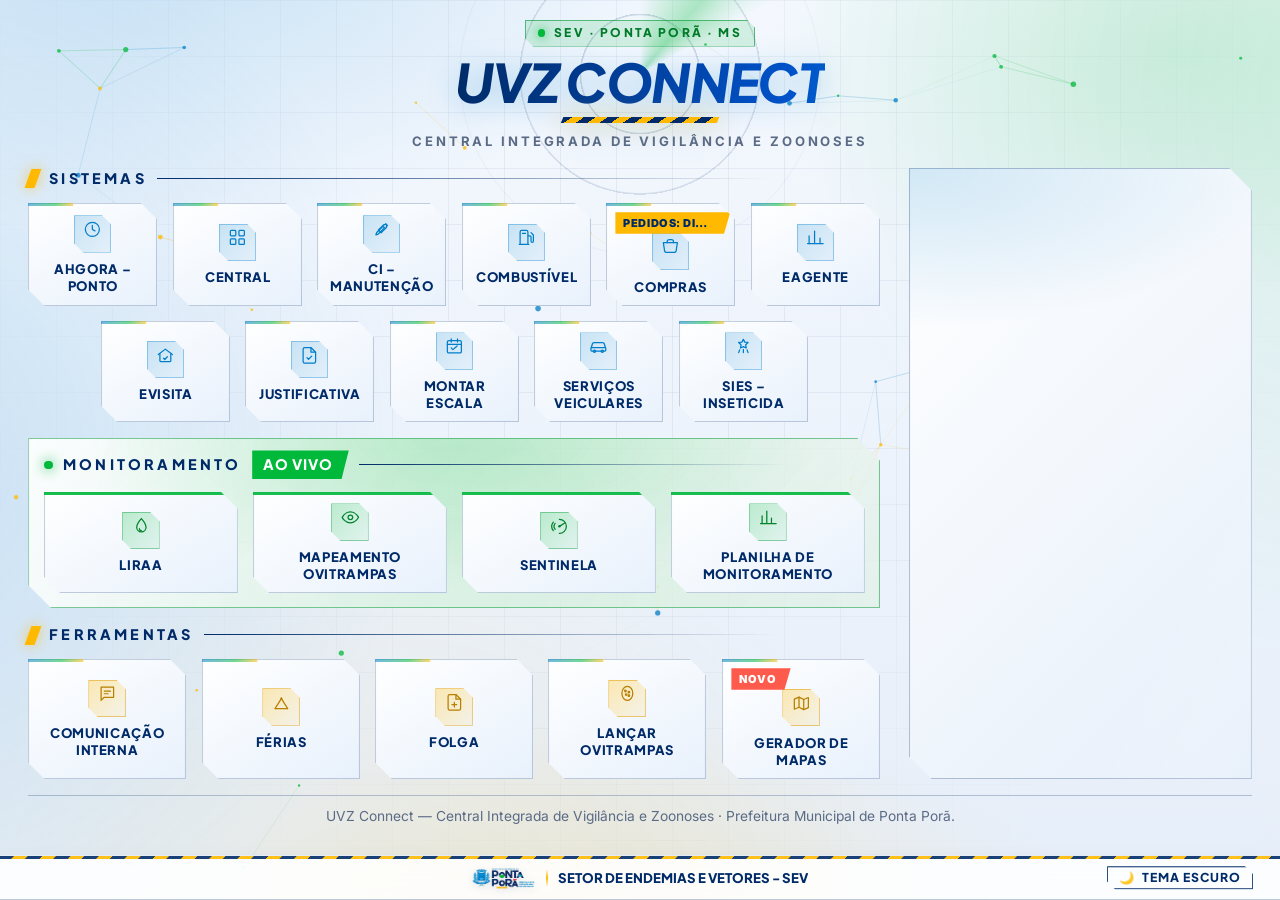
==== commit d079ed3a: "Rodapé: barra com efeito em cima e rodapé rente ao pé da tela, sem folga Co-Authored-By: Claude Sonn" ====
--- a/index.html
+++ b/index.html
@@ -13,7 +13,7 @@
 <link rel="stylesheet" href="tema-claro.css">
 <script src="tema-toggle.js"></script>
 </head>
-<body>
+<body class="home-rodape">
 
 <div id="fitWrap">
 <main class="page page--home">
@@ -197,6 +197,8 @@
   </footer>
 
 </main>
+
+</div>
 
 <header class="topbar topbar--rodape">
   <div class="topbar__inner">
@@ -208,7 +210,6 @@
     </div>
   </div>
 </header>
-</div>
 
 <script src="fit-screen.js"></script>
 <script src="grid-layout.js"></script>
--- a/style.css
+++ b/style.css
@@ -2297,7 +2297,7 @@
 
 /* ---- Página principal: o cabeçalho (logo + nome do setor) passou para o rodapé ---- */
 .topbar--rodape {
-  position: static;
+  position: relative;
   border-bottom: 0;
   border-top: 1px solid rgba(223, 231, 242, 0.8);
   animation: none;
@@ -2306,3 +2306,22 @@
 .topbar--rodape::before { top: 0; }
 .topbar--rodape .topbar__inner { justify-content: center; padding: 1.1rem 1.5rem 1.2rem; }
 .topbar--rodape .brand { animation: none; }
+
+/* rodapé fino: uma linha só, bem rente ao pé da página */
+.topbar--rodape .topbar__inner { padding: .3rem 1rem; gap: .6rem; position: relative; }
+.topbar--rodape .brand { gap: .6rem; }
+.topbar--rodape .brand__logo { height: 24px; }
+.topbar--rodape .brand__divider { height: 18px; }
+.topbar--rodape .brand__name { font-size: .78rem; letter-spacing: 0; }
+.topbar--rodape .topbar__back, .topbar--rodape .tema-btn { padding: .2rem .65rem; font-size: .72rem; line-height: 1.2; }
+.topbar--rodape::before { display: none; }
+/* barra com efeito: agora no TOPO do rodapé; o rodapé fica rente ao pé da página */
+.topbar--rodape::after { top: 0; bottom: auto; height: 4px; }
+.topbar--rodape .topbar__inner { padding-top: .45rem; }
+.topbar--rodape { margin-top: 1rem; }
+
+/* página principal: rodapé fixo, rente ao pé da tela (fora do zoom automático) */
+body.home-rodape { padding-bottom: 46px; }
+body.home-rodape > .topbar--rodape { position: fixed; top: auto; left: 0; right: 0; bottom: 0; margin: 0; z-index: 60; }
+/* demais páginas: o rodapé acompanha o pé da janela */
+body:not(.home-rodape):not(.folga-page) > .topbar--rodape { position: sticky; top: auto; bottom: 0; margin-top: 1rem; }
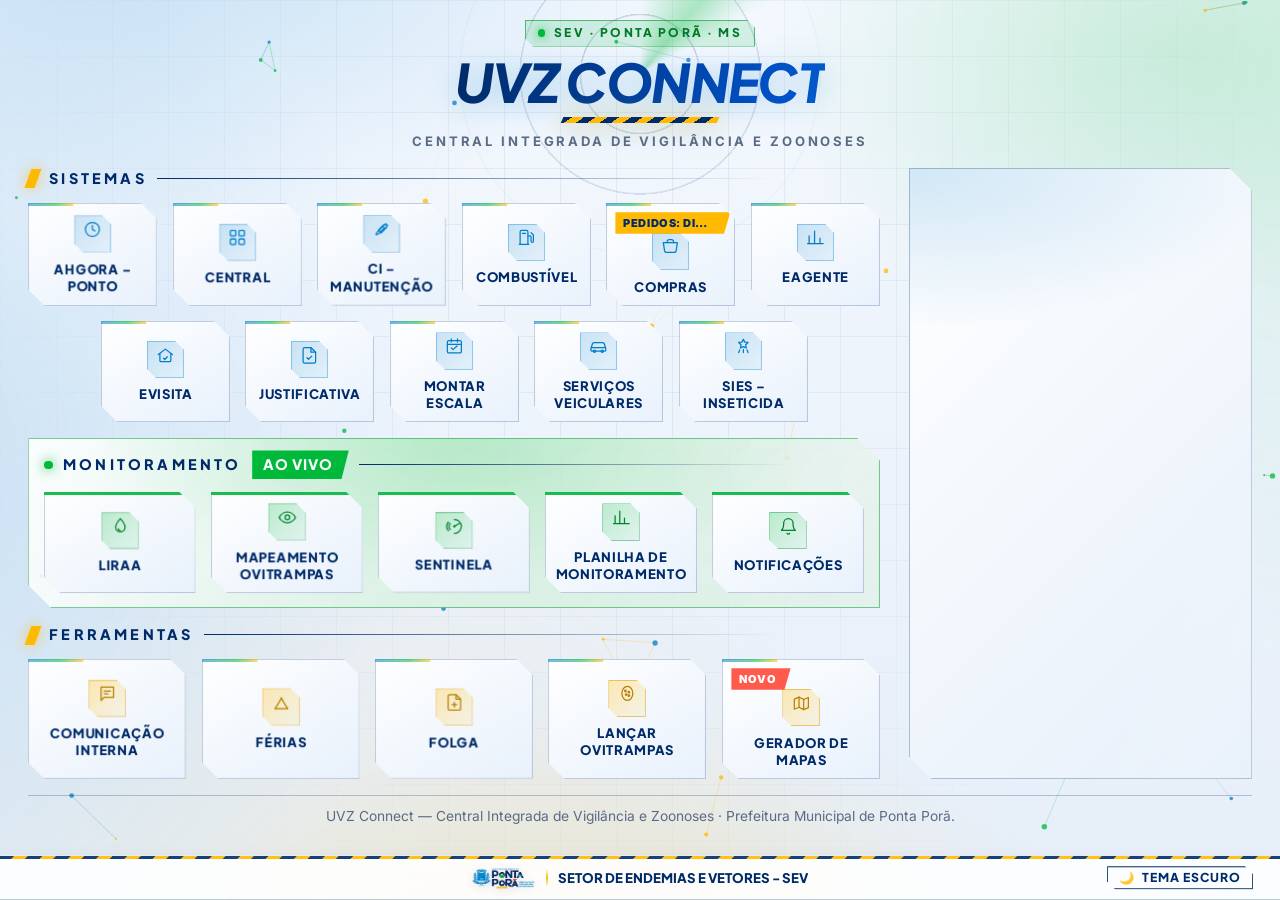
==== commit 80a0e561: "Monitoramento: botão Notificações (smsapp) Co-Authored-By: Claude Sonnet 5.5 <noreply@anthropic.com>" ====
--- a/index.html
+++ b/index.html
@@ -144,6 +144,13 @@
         <span class="card__label">Planilha de Monitoramento</span>
       </a>
 
+      <a class="card card--live" href="https://www.smsapp.com.br/inicio/vig/notificacoes.php" target="_blank" rel="noopener noreferrer">
+        <span class="card__icon" aria-hidden="true">
+          <svg viewBox="0 0 24 24" fill="none" stroke="currentColor" stroke-width="1.6" stroke-linecap="round" stroke-linejoin="round"><path d="M18 8a6 6 0 0 0-12 0c0 7-3 9-3 9h18s-3-2-3-9z"/><path d="M13.7 21a2 2 0 0 1-3.4 0"/></svg>
+        </span>
+        <span class="card__label">Notificações</span>
+      </a>
+
     </nav>
   </div>
 
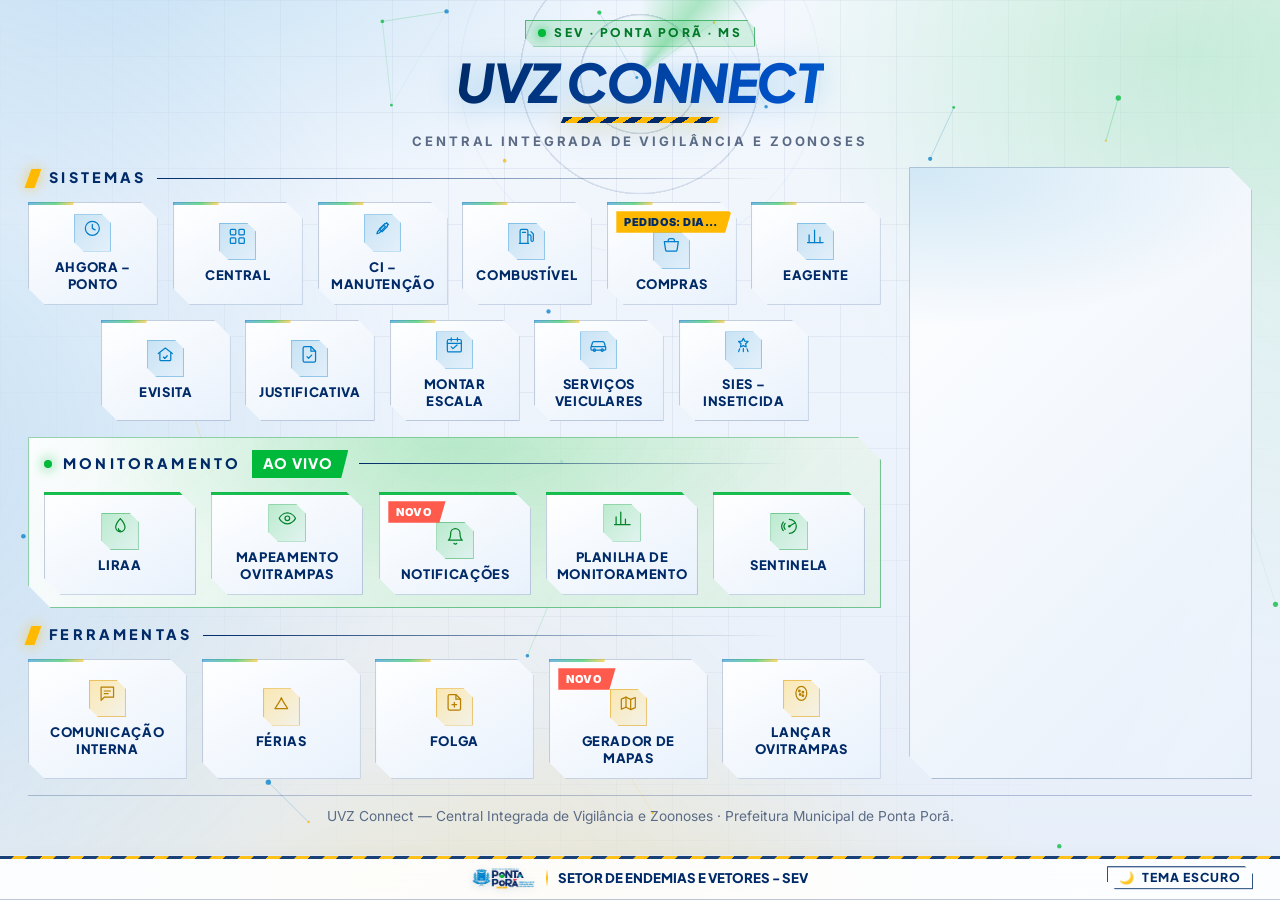
==== commit 39beabf3: "Index: selo Novo em Notificações e cards em ordem alfabética Co-Authored-By: Claude Sonnet 5.5 <nore" ====
--- a/index.html
+++ b/index.html
@@ -27,7 +27,6 @@
   <div class="grid-section">
     <p class="grid-section__label">Sistemas</p>
     <nav class="grid" aria-label="Sistemas de acesso">
-
       <a class="card" href="https://app.ahgora.com.br/home" target="_blank" rel="noopener noreferrer">
         <span class="card__icon" aria-hidden="true">
           <svg viewBox="0 0 24 24" fill="none" stroke="currentColor" stroke-width="1.6" stroke-linecap="round" stroke-linejoin="round"><circle cx="12" cy="12" r="9"/><path d="M12 7v5l3.5 2"/></svg>
@@ -106,7 +105,7 @@
         <span class="card__label">Sies – Inseticida</span>
       </a>
 
-    </nav>
+</nav>
   </div>
 
   <div class="grid-section grid-section--destaque">
@@ -115,7 +114,6 @@
       <span class="grid-section__badge">Ao vivo</span>
     </p>
     <nav class="grid" aria-label="Monitoramento ao vivo">
-
       <a class="card card--live" href="https://lucsdevpro.github.io/lira/" target="_blank" rel="noopener noreferrer">
         <span class="card__icon" aria-hidden="true">
           <svg viewBox="0 0 24 24" fill="none" stroke="currentColor" stroke-width="1.6" stroke-linecap="round" stroke-linejoin="round"><path d="M12 2s6 6.5 6 11a6 6 0 0 1-12 0c0-4.5 6-11 6-11z"/><path d="M9.5 15a2.5 2.5 0 0 0 2.5 2.5"/></svg>
@@ -130,6 +128,21 @@
         <span class="card__label">Mapeamento Ovitrampas</span>
       </a>
 
+      <a class="card card--live" href="https://www.smsapp.com.br/inicio/vig/notificacoes.php" target="_blank" rel="noopener noreferrer">
+        <span class="card__badge card__badge--novo">Novo</span>
+        <span class="card__icon" aria-hidden="true">
+          <svg viewBox="0 0 24 24" fill="none" stroke="currentColor" stroke-width="1.6" stroke-linecap="round" stroke-linejoin="round"><path d="M18 8a6 6 0 0 0-12 0c0 7-3 9-3 9h18s-3-2-3-9z"/><path d="M13.7 21a2 2 0 0 1-3.4 0"/></svg>
+        </span>
+        <span class="card__label">Notificações</span>
+      </a>
+
+      <a class="card card--live" href="https://lucsdevpro.github.io/pma/" target="_blank" rel="noopener noreferrer">
+        <span class="card__icon" aria-hidden="true">
+          <svg viewBox="0 0 24 24" fill="none" stroke="currentColor" stroke-width="1.6" stroke-linecap="round" stroke-linejoin="round"><path d="M4 20V10M10 20V4M16 20v-7M22 20H2"/></svg>
+        </span>
+        <span class="card__label">Planilha de Monitoramento</span>
+      </a>
+
       <a class="card card--live" href="https://lucsdevpro.github.io/Sentinela/" target="_blank" rel="noopener noreferrer">
         <span class="card__icon" aria-hidden="true">
           <svg viewBox="0 0 24 24" fill="none" stroke="currentColor" stroke-width="1.6" stroke-linecap="round" stroke-linejoin="round"><path d="M12 12l7-4.2"/><circle cx="12" cy="12" r="1.6" fill="currentColor" stroke="none"/><path d="M12 3a9 9 0 0 1 0 18M4.2 6.5a9 9 0 0 0 0 11M6.6 8.2a6 6 0 0 0 0 7.6"/></svg>
@@ -137,27 +150,12 @@
         <span class="card__label">Sentinela</span>
       </a>
 
-      <a class="card card--live" href="https://lucsdevpro.github.io/pma/" target="_blank" rel="noopener noreferrer">
-        <span class="card__icon" aria-hidden="true">
-          <svg viewBox="0 0 24 24" fill="none" stroke="currentColor" stroke-width="1.6" stroke-linecap="round" stroke-linejoin="round"><path d="M4 20V10M10 20V4M16 20v-7M22 20H2"/></svg>
-        </span>
-        <span class="card__label">Planilha de Monitoramento</span>
-      </a>
-
-      <a class="card card--live" href="https://www.smsapp.com.br/inicio/vig/notificacoes.php" target="_blank" rel="noopener noreferrer">
-        <span class="card__icon" aria-hidden="true">
-          <svg viewBox="0 0 24 24" fill="none" stroke="currentColor" stroke-width="1.6" stroke-linecap="round" stroke-linejoin="round"><path d="M18 8a6 6 0 0 0-12 0c0 7-3 9-3 9h18s-3-2-3-9z"/><path d="M13.7 21a2 2 0 0 1-3.4 0"/></svg>
-        </span>
-        <span class="card__label">Notificações</span>
-      </a>
-
-    </nav>
+</nav>
   </div>
 
   <div class="grid-section">
     <p class="grid-section__label">Ferramentas</p>
     <nav class="grid" aria-label="Ferramentas">
-
       <a class="card card--tool" href="ci.html">
         <span class="card__icon" aria-hidden="true">
           <svg viewBox="0 0 24 24" fill="none" stroke="currentColor" stroke-width="1.6" stroke-linecap="round" stroke-linejoin="round"><path d="M4 4h16v13H8l-4 4z"/><path d="M8 9h8M8 12.5h5"/></svg>
@@ -177,13 +175,6 @@
           <svg viewBox="0 0 24 24" fill="none" stroke="currentColor" stroke-width="1.6" stroke-linecap="round" stroke-linejoin="round"><path d="M14 2H6a2 2 0 0 0-2 2v16a2 2 0 0 0 2 2h12a2 2 0 0 0 2-2V8z"/><path d="M14 2v6h6"/><path d="M12 12v6M9 15h6"/></svg>
         </span>
         <span class="card__label">Folga</span>
-      </a>
-
-      <a class="card card--tool" href="ovitrampas.html">
-        <span class="card__icon" aria-hidden="true">
-          <svg viewBox="0 0 24 24" fill="none" stroke="currentColor" stroke-width="1.6" stroke-linecap="round" stroke-linejoin="round"><ellipse cx="12" cy="12" rx="7" ry="9"/><circle cx="9.5" cy="9" r="1"/><circle cx="14" cy="10.5" r="1"/><circle cx="10.5" cy="13.5" r="1"/><circle cx="14" cy="15" r="1"/></svg>
-        </span>
-        <span class="card__label">Lançar Ovitrampas</span>
       </a>
 
       <a class="card card--tool" href="https://lucsdevpro.github.io/mapas/" target="_blank" rel="noopener noreferrer">
@@ -194,7 +185,14 @@
         <span class="card__label">Gerador de Mapas</span>
       </a>
 
-    </nav>
+      <a class="card card--tool" href="ovitrampas.html">
+        <span class="card__icon" aria-hidden="true">
+          <svg viewBox="0 0 24 24" fill="none" stroke="currentColor" stroke-width="1.6" stroke-linecap="round" stroke-linejoin="round"><ellipse cx="12" cy="12" rx="7" ry="9"/><circle cx="9.5" cy="9" r="1"/><circle cx="14" cy="10.5" r="1"/><circle cx="10.5" cy="13.5" r="1"/><circle cx="14" cy="15" r="1"/></svg>
+        </span>
+        <span class="card__label">Lançar Ovitrampas</span>
+      </a>
+
+</nav>
   </div>
 
   <section class="clima" id="clima" aria-label="Previsão do tempo" hidden></section>
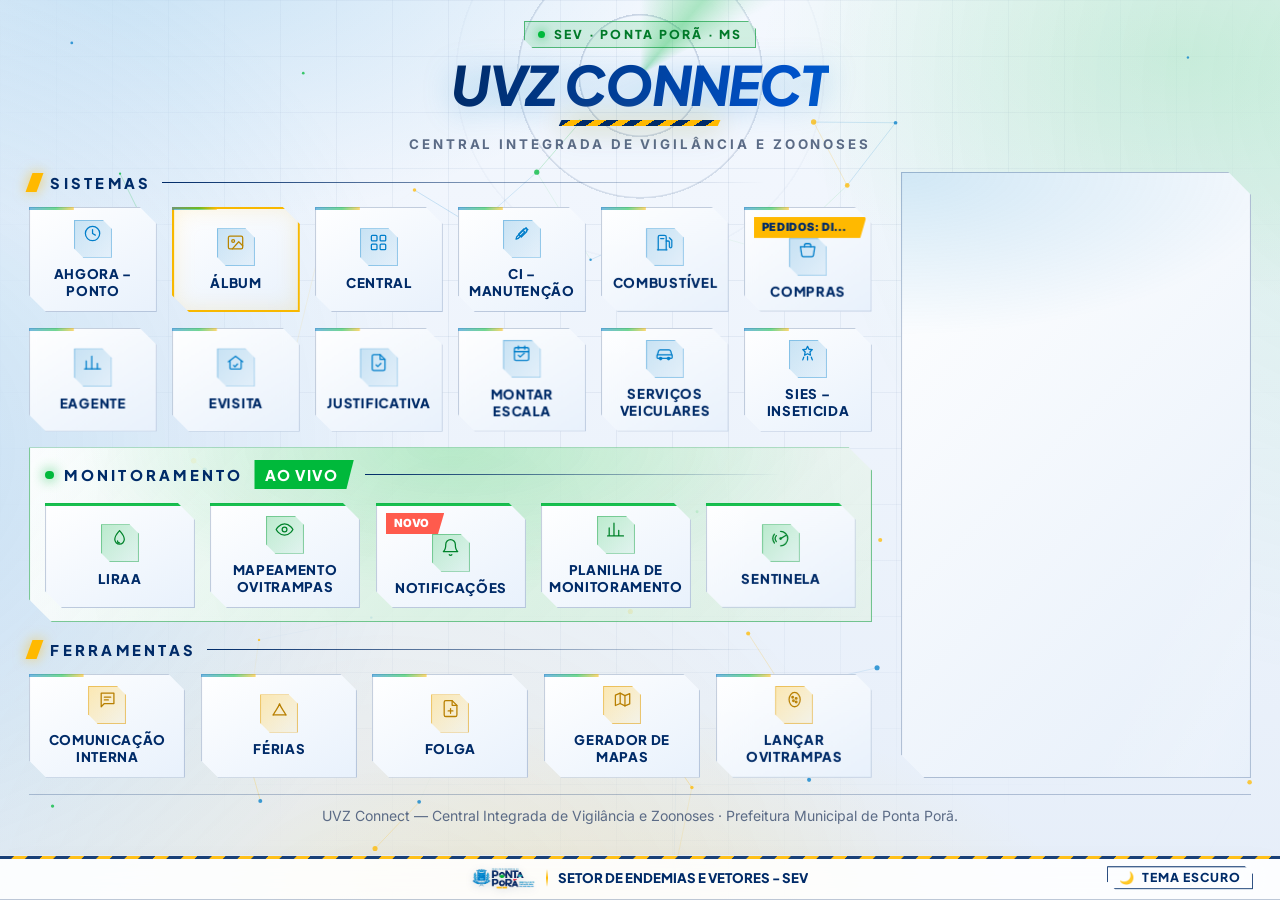
==== commit 3e42daa4: "Index: botão Álbum com contorno dourado em Sistemas; remove selo Novo do Gerador de Mapas Co-Authore" ====
--- a/index.html
+++ b/index.html
@@ -34,6 +34,13 @@
         <span class="card__label">Ahgora – Ponto</span>
       </a>
 
+      <a class="card card--ouro" href="https://lucsdevpro.github.io/Sentinela/album.html?mes=Melhor+do+ano" target="_blank" rel="noopener noreferrer">
+        <span class="card__icon" aria-hidden="true">
+          <svg viewBox="0 0 24 24" fill="none" stroke="currentColor" stroke-width="1.6" stroke-linecap="round" stroke-linejoin="round"><rect x="3" y="4" width="18" height="16" rx="2"/><circle cx="9" cy="10" r="1.8"/><path d="M21 16l-5-5-8 9"/></svg>
+        </span>
+        <span class="card__label">Álbum</span>
+      </a>
+
       <a class="card" href="https://www.smsapp.com.br/inicio/index.php" target="_blank" rel="noopener noreferrer">
         <span class="card__icon" aria-hidden="true">
           <svg viewBox="0 0 24 24" fill="none" stroke="currentColor" stroke-width="1.6" stroke-linecap="round" stroke-linejoin="round"><rect x="3" y="3" width="7" height="7" rx="1.2"/><rect x="14" y="3" width="7" height="7" rx="1.2"/><rect x="3" y="14" width="7" height="7" rx="1.2"/><rect x="14" y="14" width="7" height="7" rx="1.2"/></svg>
@@ -178,7 +185,6 @@
       </a>
 
       <a class="card card--tool" href="https://lucsdevpro.github.io/mapas/" target="_blank" rel="noopener noreferrer">
-        <span class="card__badge card__badge--novo">Novo</span>
         <span class="card__icon" aria-hidden="true">
           <svg viewBox="0 0 24 24" fill="none" stroke="currentColor" stroke-width="1.6" stroke-linecap="round" stroke-linejoin="round"><path d="M9 4 3 6.5v13L9 17l6 3 6-2.5v-13L15 7z"/><path d="M9 4v13M15 7v13"/></svg>
         </span>
--- a/tema-claro.css
+++ b/tema-claro.css
@@ -150,3 +150,13 @@
 html[data-tema="claro"] .tema-btn:hover { background: var(--navy); color: #fff; }
 .topbar__inner .tema-btn + .topbar__back { margin-left: 0.5rem; }
 @media (max-width: 580px) { .tema-btn span { display: none; } }
+
+/* Card com contorno dourado (ex.: Álbum) */
+.card.card--ouro,
+html[data-tema="claro"] .card.card--ouro {
+  box-shadow: inset 0 0 0 2px #F8B800, inset 0 0 22px rgba(248, 184, 0, 0.18);
+}
+.card.card--ouro .card__icon { color: #F8B800; }
+html[data-tema="claro"] .card.card--ouro .card__icon { color: #B88500; }
+.card.card--ouro:hover,
+.card.card--ouro:focus-visible { box-shadow: inset 0 0 0 2px #FFD04D, inset 0 0 30px rgba(248, 184, 0, 0.3); }
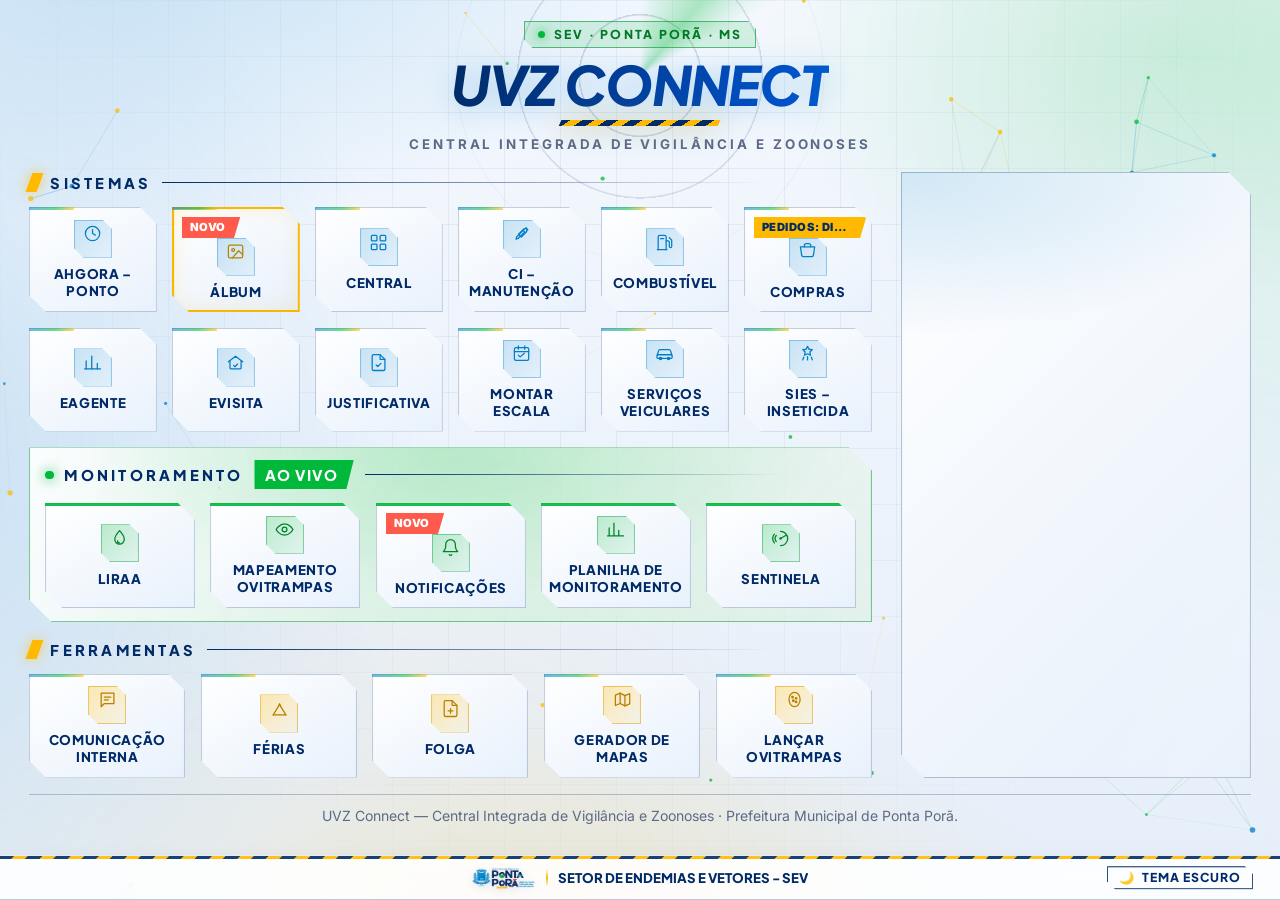
==== commit 67762006: "Álbum: contorno dourado piscando e selo Novo Co-Authored-By: Claude Sonnet 5.5 <noreply@anthropic.co" ====
--- a/index.html
+++ b/index.html
@@ -35,6 +35,7 @@
       </a>
 
       <a class="card card--ouro" href="https://lucsdevpro.github.io/Sentinela/album.html?mes=Melhor+do+ano" target="_blank" rel="noopener noreferrer">
+        <span class="card__badge card__badge--novo">Novo</span>
         <span class="card__icon" aria-hidden="true">
           <svg viewBox="0 0 24 24" fill="none" stroke="currentColor" stroke-width="1.6" stroke-linecap="round" stroke-linejoin="round"><rect x="3" y="4" width="18" height="16" rx="2"/><circle cx="9" cy="10" r="1.8"/><path d="M21 16l-5-5-8 9"/></svg>
         </span>
--- a/tema-claro.css
+++ b/tema-claro.css
@@ -160,3 +160,12 @@
 html[data-tema="claro"] .card.card--ouro .card__icon { color: #B88500; }
 .card.card--ouro:hover,
 .card.card--ouro:focus-visible { box-shadow: inset 0 0 0 2px #FFD04D, inset 0 0 30px rgba(248, 184, 0, 0.3); }
+
+/* Álbum: contorno dourado piscando */
+.card.card--ouro { animation: ouroPisca 1.4s ease-in-out infinite; }
+.card.card--ouro:hover, .card.card--ouro:focus-visible { animation: none; }
+@keyframes ouroPisca {
+  0%, 100% { box-shadow: inset 0 0 0 2px #F8B800, inset 0 0 22px rgba(248, 184, 0, 0.18); }
+  50% { box-shadow: inset 0 0 0 3px #FFE08A, inset 0 0 34px rgba(248, 184, 0, 0.55); }
+}
+@media (prefers-reduced-motion: reduce) { .card.card--ouro { animation: none; } }
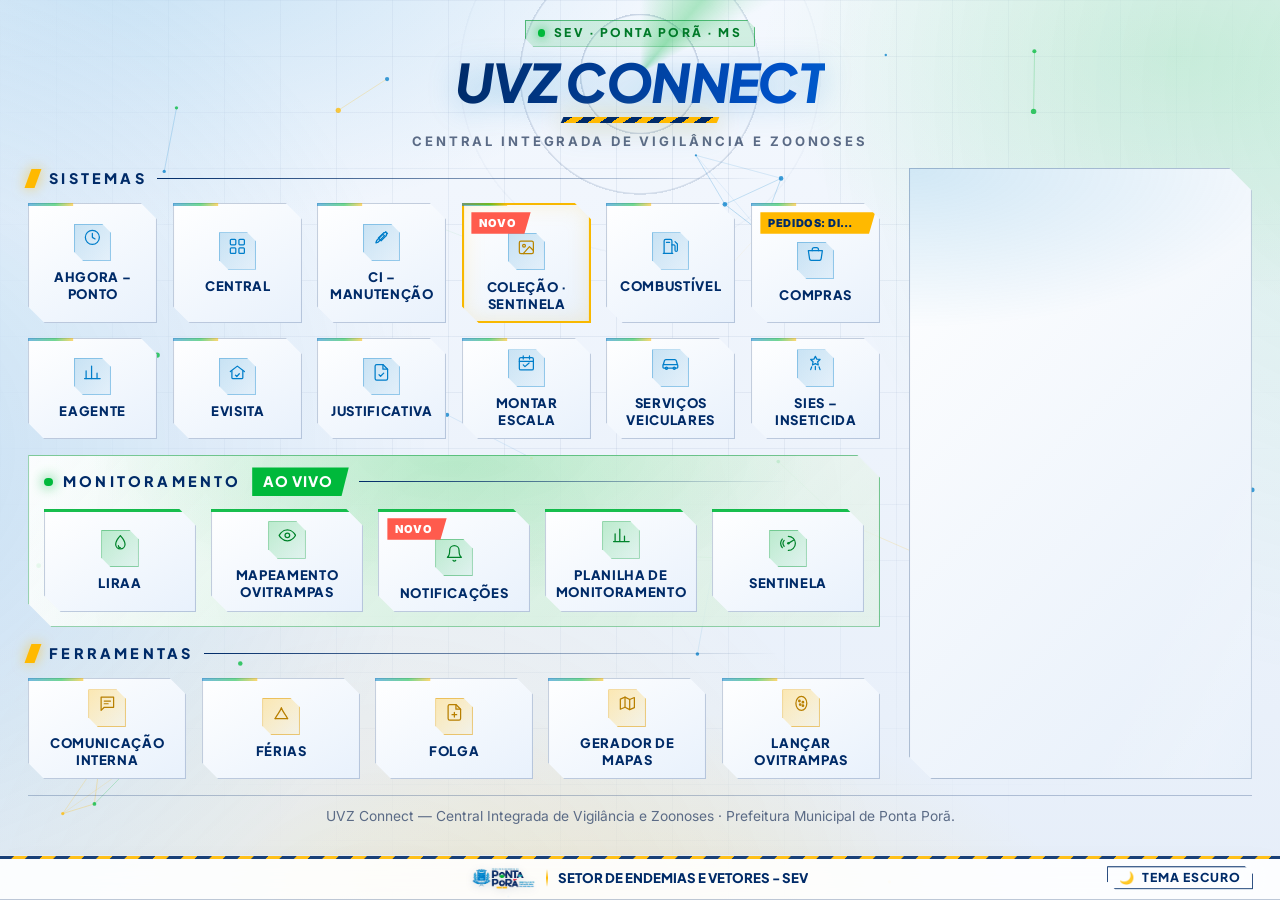
==== commit 90efc4ab: "Index: Álbum renomeado para Coleção · Sentinela (ordem alfabética mantida) Co-Authored-By: Claude So" ====
--- a/index.html
+++ b/index.html
@@ -34,26 +34,26 @@
         <span class="card__label">Ahgora – Ponto</span>
       </a>
 
+      <a class="card" href="https://www.smsapp.com.br/inicio/index.php" target="_blank" rel="noopener noreferrer">
+        <span class="card__icon" aria-hidden="true">
+          <svg viewBox="0 0 24 24" fill="none" stroke="currentColor" stroke-width="1.6" stroke-linecap="round" stroke-linejoin="round"><rect x="3" y="3" width="7" height="7" rx="1.2"/><rect x="14" y="3" width="7" height="7" rx="1.2"/><rect x="3" y="14" width="7" height="7" rx="1.2"/><rect x="14" y="14" width="7" height="7" rx="1.2"/></svg>
+        </span>
+        <span class="card__label">Central</span>
+      </a>
+
+      <a class="card" href="https://pontapora.esaude.genesiscloud.tec.br/login" target="_blank" rel="noopener noreferrer">
+        <span class="card__icon" aria-hidden="true">
+          <svg viewBox="0 0 24 24" fill="none" stroke="currentColor" stroke-width="1.6" stroke-linecap="round" stroke-linejoin="round"><path d="M14.7 6.3a1 1 0 0 0 1.4 0l1.6-1.6a4 4 0 0 1 0 5.7l-6 6-3.5-3.5 6-6a4 4 0 0 1 5.7 0l-1.6 1.6a1 1 0 0 0 0 1.4"/><path d="M5 19l3-1 8-8-2-2-8 8-1 3z"/></svg>
+        </span>
+        <span class="card__label">Ci – Manutenção</span>
+      </a>
+
       <a class="card card--ouro" href="https://lucsdevpro.github.io/Sentinela/album.html?mes=Melhor+do+ano" target="_blank" rel="noopener noreferrer">
         <span class="card__badge card__badge--novo">Novo</span>
         <span class="card__icon" aria-hidden="true">
           <svg viewBox="0 0 24 24" fill="none" stroke="currentColor" stroke-width="1.6" stroke-linecap="round" stroke-linejoin="round"><rect x="3" y="4" width="18" height="16" rx="2"/><circle cx="9" cy="10" r="1.8"/><path d="M21 16l-5-5-8 9"/></svg>
         </span>
-        <span class="card__label">Álbum</span>
-      </a>
-
-      <a class="card" href="https://www.smsapp.com.br/inicio/index.php" target="_blank" rel="noopener noreferrer">
-        <span class="card__icon" aria-hidden="true">
-          <svg viewBox="0 0 24 24" fill="none" stroke="currentColor" stroke-width="1.6" stroke-linecap="round" stroke-linejoin="round"><rect x="3" y="3" width="7" height="7" rx="1.2"/><rect x="14" y="3" width="7" height="7" rx="1.2"/><rect x="3" y="14" width="7" height="7" rx="1.2"/><rect x="14" y="14" width="7" height="7" rx="1.2"/></svg>
-        </span>
-        <span class="card__label">Central</span>
-      </a>
-
-      <a class="card" href="https://pontapora.esaude.genesiscloud.tec.br/login" target="_blank" rel="noopener noreferrer">
-        <span class="card__icon" aria-hidden="true">
-          <svg viewBox="0 0 24 24" fill="none" stroke="currentColor" stroke-width="1.6" stroke-linecap="round" stroke-linejoin="round"><path d="M14.7 6.3a1 1 0 0 0 1.4 0l1.6-1.6a4 4 0 0 1 0 5.7l-6 6-3.5-3.5 6-6a4 4 0 0 1 5.7 0l-1.6 1.6a1 1 0 0 0 0 1.4"/><path d="M5 19l3-1 8-8-2-2-8 8-1 3z"/></svg>
-        </span>
-        <span class="card__label">Ci – Manutenção</span>
+        <span class="card__label">Coleção · Sentinela</span>
       </a>
 
       <a class="card" href="https://obras.vatesfrotas.genesiscloud.tec.br/" target="_blank" rel="noopener noreferrer">
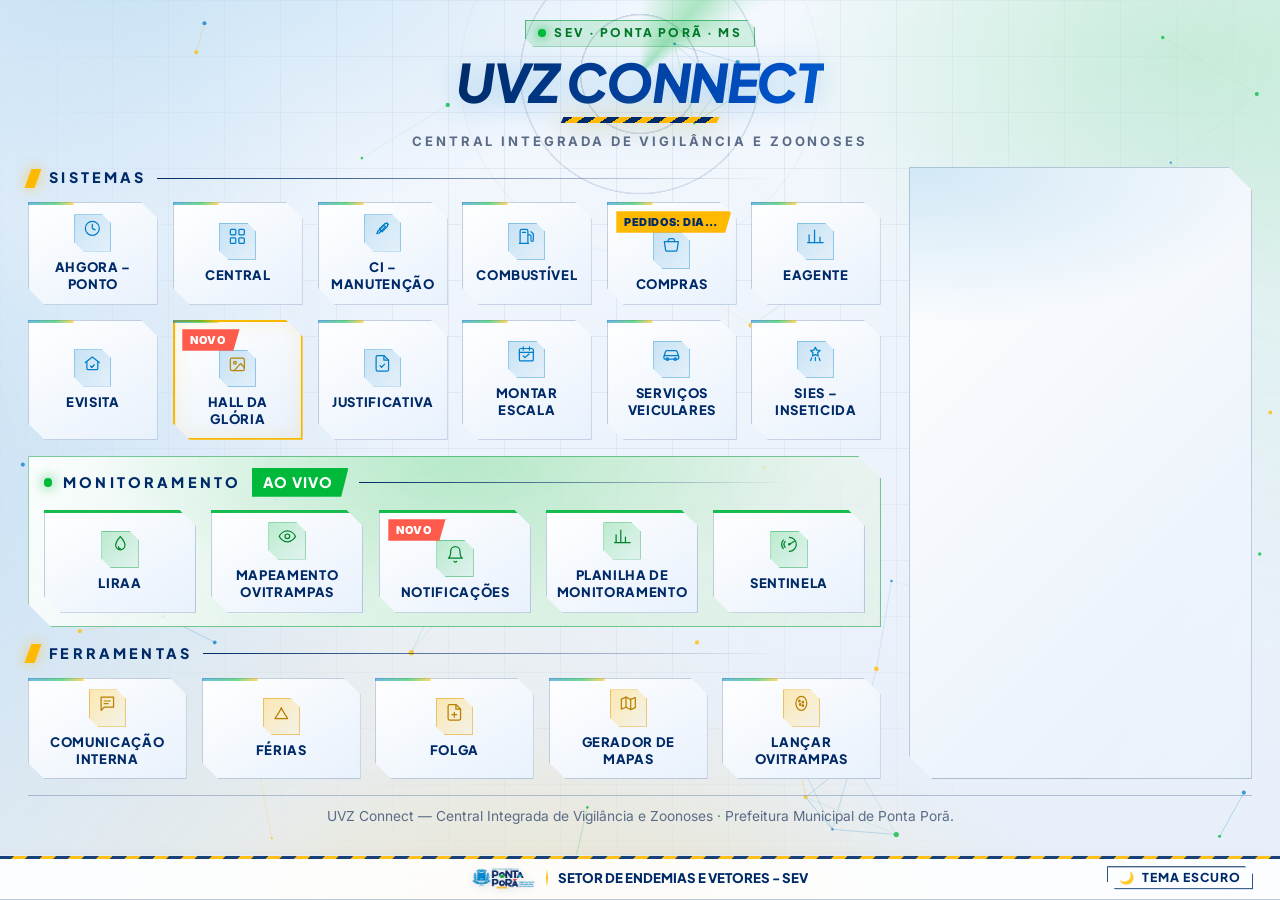
==== commit 452bb3b7: "Index: Coleção · Sentinela renomeado para Hall da Glória Co-Authored-By: Claude Sonnet 5.5 <noreply@" ====
--- a/index.html
+++ b/index.html
@@ -48,41 +48,41 @@
         <span class="card__label">Ci – Manutenção</span>
       </a>
 
+      <a class="card" href="https://obras.vatesfrotas.genesiscloud.tec.br/" target="_blank" rel="noopener noreferrer">
+        <span class="card__icon" aria-hidden="true">
+          <svg viewBox="0 0 24 24" fill="none" stroke="currentColor" stroke-width="1.6" stroke-linecap="round" stroke-linejoin="round"><path d="M4 21V5a2 2 0 0 1 2-2h6a2 2 0 0 1 2 2v16"/><path d="M3 21h12"/><path d="M7 7h4"/><path d="M14 10h2.5a1.5 1.5 0 0 1 1.5 1.5V17a1.5 1.5 0 0 0 3 0V9l-3-3"/></svg>
+        </span>
+        <span class="card__label">Combustível</span>
+      </a>
+
+      <a class="card" id="cardCompras" href="https://smsapp.com.br/almoxarifado/pedidos.php" target="_blank" rel="noopener noreferrer">
+        <span class="card__badge card__badge--alerta">Pedidos: dia 20 a 28</span>
+        <span class="card__icon" aria-hidden="true">
+          <svg viewBox="0 0 24 24" fill="none" stroke="currentColor" stroke-width="1.6" stroke-linecap="round" stroke-linejoin="round"><path d="M3 6h18l-1.6 10.6a2 2 0 0 1-2 1.7H6.6a2 2 0 0 1-2-1.7L3 6z"/><path d="M8 6V4.5A2.5 2.5 0 0 1 10.5 2h3A2.5 2.5 0 0 1 16 4.5V6"/></svg>
+        </span>
+        <span class="card__label">Compras</span>
+      </a>
+
+      <a class="card" href="https://eagentes.saude.ms.gov.br/login" target="_blank" rel="noopener noreferrer">
+        <span class="card__icon" aria-hidden="true">
+          <svg viewBox="0 0 24 24" fill="none" stroke="currentColor" stroke-width="1.6" stroke-linecap="round" stroke-linejoin="round"><path d="M4 20V10M11 20V4M18 20v-7"/><path d="M2 20h20"/></svg>
+        </span>
+        <span class="card__label">Eagente</span>
+      </a>
+
+      <a class="card" href="https://evisita.saude.ms.gov.br/login" target="_blank" rel="noopener noreferrer">
+        <span class="card__icon" aria-hidden="true">
+          <svg viewBox="0 0 24 24" fill="none" stroke="currentColor" stroke-width="1.6" stroke-linecap="round" stroke-linejoin="round"><path d="M3 11l9-7 9 7"/><path d="M5 10v9a1 1 0 0 0 1 1h12a1 1 0 0 0 1-1v-9"/><path d="M9.5 15.5l1.8 1.8 3.2-3.5"/></svg>
+        </span>
+        <span class="card__label">Evisita</span>
+      </a>
+
       <a class="card card--ouro" href="https://lucsdevpro.github.io/Sentinela/album.html?mes=Melhor+do+ano" target="_blank" rel="noopener noreferrer">
         <span class="card__badge card__badge--novo">Novo</span>
         <span class="card__icon" aria-hidden="true">
           <svg viewBox="0 0 24 24" fill="none" stroke="currentColor" stroke-width="1.6" stroke-linecap="round" stroke-linejoin="round"><rect x="3" y="4" width="18" height="16" rx="2"/><circle cx="9" cy="10" r="1.8"/><path d="M21 16l-5-5-8 9"/></svg>
         </span>
-        <span class="card__label">Coleção · Sentinela</span>
-      </a>
-
-      <a class="card" href="https://obras.vatesfrotas.genesiscloud.tec.br/" target="_blank" rel="noopener noreferrer">
-        <span class="card__icon" aria-hidden="true">
-          <svg viewBox="0 0 24 24" fill="none" stroke="currentColor" stroke-width="1.6" stroke-linecap="round" stroke-linejoin="round"><path d="M4 21V5a2 2 0 0 1 2-2h6a2 2 0 0 1 2 2v16"/><path d="M3 21h12"/><path d="M7 7h4"/><path d="M14 10h2.5a1.5 1.5 0 0 1 1.5 1.5V17a1.5 1.5 0 0 0 3 0V9l-3-3"/></svg>
-        </span>
-        <span class="card__label">Combustível</span>
-      </a>
-
-      <a class="card" id="cardCompras" href="https://smsapp.com.br/almoxarifado/pedidos.php" target="_blank" rel="noopener noreferrer">
-        <span class="card__badge card__badge--alerta">Pedidos: dia 20 a 28</span>
-        <span class="card__icon" aria-hidden="true">
-          <svg viewBox="0 0 24 24" fill="none" stroke="currentColor" stroke-width="1.6" stroke-linecap="round" stroke-linejoin="round"><path d="M3 6h18l-1.6 10.6a2 2 0 0 1-2 1.7H6.6a2 2 0 0 1-2-1.7L3 6z"/><path d="M8 6V4.5A2.5 2.5 0 0 1 10.5 2h3A2.5 2.5 0 0 1 16 4.5V6"/></svg>
-        </span>
-        <span class="card__label">Compras</span>
-      </a>
-
-      <a class="card" href="https://eagentes.saude.ms.gov.br/login" target="_blank" rel="noopener noreferrer">
-        <span class="card__icon" aria-hidden="true">
-          <svg viewBox="0 0 24 24" fill="none" stroke="currentColor" stroke-width="1.6" stroke-linecap="round" stroke-linejoin="round"><path d="M4 20V10M11 20V4M18 20v-7"/><path d="M2 20h20"/></svg>
-        </span>
-        <span class="card__label">Eagente</span>
-      </a>
-
-      <a class="card" href="https://evisita.saude.ms.gov.br/login" target="_blank" rel="noopener noreferrer">
-        <span class="card__icon" aria-hidden="true">
-          <svg viewBox="0 0 24 24" fill="none" stroke="currentColor" stroke-width="1.6" stroke-linecap="round" stroke-linejoin="round"><path d="M3 11l9-7 9 7"/><path d="M5 10v9a1 1 0 0 0 1 1h12a1 1 0 0 0 1-1v-9"/><path d="M9.5 15.5l1.8 1.8 3.2-3.5"/></svg>
-        </span>
-        <span class="card__label">Evisita</span>
+        <span class="card__label">Hall da Glória</span>
       </a>
 
       <a class="card" href="https://smsapp.com.br/rh/login_justificar.php" target="_blank" rel="noopener noreferrer">
